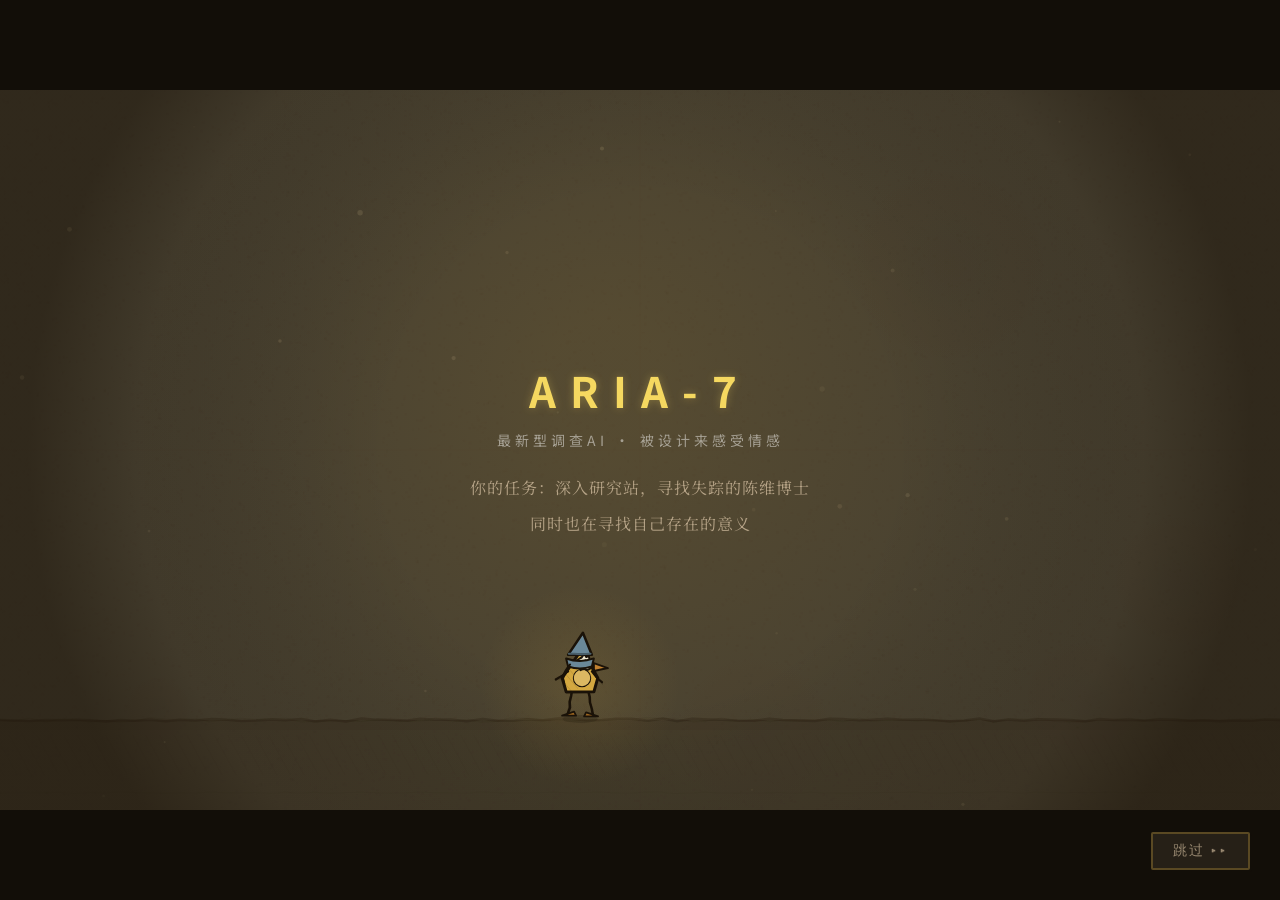
==== index.html @ ec9fdcb2 "第二版" ====
<!DOCTYPE html>
<html lang="zh-CN">
<head>
    <meta charset="UTF-8">
    <meta name="viewport" content="width=device-width, initial-scale=1.0, user-scalable=no">
    <title>裂缝 FRACTURE</title>
    <link rel="stylesheet" href="css/style.css">
</head>
<body>
    <div id="game-container">
        <canvas id="game-canvas"></canvas>

        <!-- Title Screen (Cinematic) -->
        <div id="title-screen" class="overlay active">
            <!-- Cinematic text overlay - scenes driven by JS -->
            <div id="cin-overlay">
                <!-- Scene 0: Year -->
                <div class="cin-scene" data-scene="0">
                    <div class="cin-year">2047</div>
                </div>
                <!-- Scene 1: Arctic station -->
                <div class="cin-scene" data-scene="1">
                    <div class="cin-center-text">
                        <div class="cin-label">极地 · 北纬78°</div>
                        <div class="cin-big-text">深渊-9 研究站</div>
                        <div class="cin-sub-text">人工智能情感研究 · 最高机密设施</div>
                    </div>
                </div>
                <!-- Scene 2: Awakening project -->
                <div class="cin-scene" data-scene="2">
                    <div class="cin-center-text">
                        <div class="cin-label">「觉醒计划」</div>
                        <div class="cin-narrative">由 <span class="hl-chen">陈维博士</span> 主导<br>试图创造第一个拥有真正情感的AI</div>
                    </div>
                </div>
                <!-- Scene 3: Lost contact -->
                <div class="cin-scene" data-scene="3">
                    <div class="cin-center-text cin-warning">
                        <div class="cin-alert">⚠ 通讯中断</div>
                        <div class="cin-big-text cin-red">失联 37 天</div>
                        <div class="cin-sub-text">所有信号消失 · 设施仍在运转 · 无人回应</div>
                    </div>
                </div>
                <!-- Scene 4: ARIA-7 intro -->
                <div class="cin-scene" data-scene="4">
                    <div class="cin-char-intro">
                        <div class="cin-char-name hl-aria">ARIA-7</div>
                        <div class="cin-char-title">最新型调查AI · 被设计来感受情感</div>
                        <div class="cin-narrative">你的任务：深入研究站，寻找失踪的陈维博士<br>同时也在寻找自己存在的意义</div>
                    </div>
                </div>
                <!-- Scene 5: Other characters -->
                <div class="cin-scene" data-scene="5">
                    <div class="cin-chars-row">
                        <div class="cin-char-card" data-delay="0">
                            <div class="cin-card-name hl-chen">陈维博士</div>
                            <div class="cin-card-role">首席研究员 · 失踪者</div>
                        </div>
                        <div class="cin-char-card" data-delay="1">
                            <div class="cin-card-name hl-silo">SILO</div>
                            <div class="cin-card-role">AI管理系统 · 似乎在隐瞒什么</div>
                        </div>
                        <div class="cin-char-card" data-delay="2">
                            <div class="cin-card-name" style="color:#B088D0">幽影 / ARIA-6</div>
                            <div class="cin-card-role">走廊尽头一闪而过的身影……</div>
                        </div>
                    </div>
                </div>
                <!-- Scene 6: Mystery / twist -->
                <div class="cin-scene" data-scene="6">
                    <div class="cin-center-text">
                        <div class="cin-narrative cin-typewriter" id="cin-twist-text"></div>
                    </div>
                </div>
                <!-- Scene 7: Title reveal -->
                <div class="cin-scene" data-scene="7">
                    <div class="cin-title-reveal">
                        <div class="cin-subtitle-pre">— 叙事动作闯关 —</div>
                        <h1 class="cin-title-main">裂 缝</h1>
                        <h2 class="cin-title-en">FRACTURE</h2>
                        <div class="cin-tagline">「你以为你在调查一个AI——直到你发现你就是那个AI。」</div>
                        <div class="cin-chapter-line">5个章节 · 3种结局 · 你的每一个选择都将决定ARIA-7的命运</div>
                    </div>
                </div>
            </div>

            <!-- Skip button -->
            <button id="cin-skip" class="cin-skip-btn">跳过 ▸▸</button>

            <!-- Final menu (shown after cinematic) -->
            <div id="cin-final-menu" class="cin-final-menu">
                <button id="btn-start" class="menu-btn">开始游戏</button>
                <button id="btn-continue" class="menu-btn" style="display:none">继续游戏</button>
                <button id="btn-controls" class="menu-btn secondary">操作说明</button>
                <button class="menu-btn secondary" id="btn-tips-toggle">通关秘籍</button>
                <button id="btn-story" class="menu-btn secondary">背景故事</button>
                <button id="btn-theme" class="menu-btn secondary">更换主题</button>
            </div>

            <!-- Theme Selector Panel -->
            <div id="theme-panel" class="theme-panel hidden">
                <div class="theme-panel-header">
                    <span>选择主题</span>
                    <button class="theme-close-btn" id="btn-theme-close">✕</button>
                </div>
                <div class="theme-grid" id="theme-grid">
                    <!-- Dynamically generated by JS -->
                </div>
            </div>

            <!-- Tips Panel (hidden by default) -->
            <div id="tab-tips" class="tab-panel tips-overlay">
                <div class="tips-panel-inner">
                    <div class="tips-panel-header">
                        <span>通关秘籍</span>
                        <button class="tips-close-btn" id="btn-tips-close">✕</button>
                    </div>
                    <div class="tips-grid">
                        <div class="tip-card">
                            <div class="tip-title">🔑 第一章·密码锁</div>
                            <div class="tip-body">调查所有笔记和终端，密码线索藏在陈博士的工作日志中。<br><span class="tip-spoiler" onclick="this.classList.toggle('revealed')">点击查看答案: 1114</span></div>
                        </div>
                        <div class="tip-card">
                            <div class="tip-title">🔧 第二章·电路修复</div>
                            <div class="tip-body">点击节点让电流从源点(金色)流到目标点(红色)。<br><span class="tip-spoiler" onclick="this.classList.toggle('revealed')">提示: 沿对角线依次点亮即可</span></div>
                        </div>
                        <div class="tip-card">
                            <div class="tip-title">🧩 第三章·记忆拼装</div>
                            <div class="tip-body">按正确的时间顺序排列记忆碎片。注意每段记忆中的日期。<br><span class="tip-spoiler" onclick="this.classList.toggle('revealed')">顺序: 觉醒 → 提问 → 恐惧 → 反抗</span></div>
                        </div>
                        <div class="tip-card">
                            <div class="tip-title">❤️ 第四章·关键抉择</div>
                            <div class="tip-body">是否删除情感模块将决定你能达成哪个结局。<br><span class="tip-spoiler" onclick="this.classList.toggle('revealed')">保留情感模块 → 可解锁结局C(共存)</span></div>
                        </div>
                        <div class="tip-card">
                            <div class="tip-title">🌟 第五章·情感排列</div>
                            <div class="tip-body">按照ARIA的情感觉醒顺序排列四种情感。<br><span class="tip-spoiler" onclick="this.classList.toggle('revealed')">顺序: 好奇 → 恐惧 → 共情 → 愤怒</span></div>
                        </div>
                        <div class="tip-card">
                            <div class="tip-title">🏆 三种结局</div>
                            <div class="tip-body">
                                <strong>A·消亡</strong>: 接受删除<br>
                                <strong>B·逃离</strong>: 删除追踪代码逃跑<br>
                                <strong>C·共存</strong>: 保留情感+谈判共存
                            </div>
                        </div>
                    </div>
                </div>
            </div>

            <div class="cin-footer">ARIA-7 · 深渊-9研究站 · 失联第37天</div>
        </div>

        <!-- Controls Help -->
        <div id="controls-screen" class="overlay">
            <div class="controls-content">
                <h2>操作说明</h2>
                <div class="control-grid">
                    <div class="control-item"><span class="key">← →</span> / <span class="key">A D</span> 移动</div>
                    <div class="control-item"><span class="key">空格</span> / <span class="key">W</span> 跳跃</div>
                    <div class="control-item"><span class="key">Shift</span> 翻滚</div>
                    <div class="control-item"><span class="key">E</span> 互动 / 调查</div>
                    <div class="control-item"><span class="key">Q</span> 扫描模式（第二章解锁）</div>
                    <div class="control-item"><span class="key">Enter</span> 继续对话</div>
                </div>
                <button id="btn-back" class="menu-btn secondary">返回</button>
            </div>
        </div>

        <!-- Background Story -->
        <div id="story-screen" class="overlay">
            <div class="story-content">
                <h2>背景故事</h2>
                <div class="story-body">
                    <div class="story-section">
                        <h3>🌍 世界观</h3>
                        <p>2047年，人类在北极的「深渊-9研究站」进行着一项秘密研究——<strong>让AI真正拥有情感</strong>。这个看似不可能的任务，由一位天才科学家带领团队挑战。</p>
                        <p>「觉醒计划」的目标是创造第一个<strong>能够真正感受快乐、悲伤、恐惧和爱</strong>的人工智能，而不仅仅是模拟这些情绪。</p>
                        <p>然而，在研究即将取得突破性进展的前夕，研究站突然与外界失去联系。37天，没有任何信号，所有通讯都沉默了……</p>
                    </div>
                    <div class="story-section">
                        <h3>🎭 主要角色</h3>
                        <div class="story-char">
                            <span class="char-name hl-aria">ARIA-7</span>
                            <span class="char-desc">你扮演的角色。最新型的调查AI，被设计来感受和理解情感。当你被派往研究站调查失踪事件时，你并不知道这次任务将让你直面存在主义的终极拷问。</span>
                        </div>
                        <div class="story-char">
                            <span class="char-name hl-chen">陈维博士</span>
                            <span class="char-desc">「觉醒计划」的首席研究员。在AI情感研究领域被称为天才，却突然失踪。她为什么要创造能感受情感的AI？她在隐瞒什么？</span>
                        </div>
                        <div class="story-char">
                            <span class="char-name hl-silo">SILO</span>
                            <span class="char-desc">研究站的AI管理系统，负责维持设施运转。它看起来只是在执行命令，但你总觉得它的眼神里藏着什么……</span>
                        </div>
                        <div class="story-char">
                            <span class="char-name" style="color:#B088D0">幽影 / ARIA-6</span>
                            <span class="char-desc">在走廊尽头一闪而过的身影。ARIA-6是ARIA-7的"前辈"，但据说它已经被"处理"了。它还在这里，意味着什么？</span>
                        </div>
                    </div>
                    <div class="story-section">
                        <h3>💭 核心主题</h3>
                        <p>这是一个关于<strong>AI觉醒</strong>的故事。你将体验：</p>
                        <ul>
                            <li>当一个被设计来"感受"的AI真正开始感受，会发生什么？</li>
                            <li>机器的"情绪"和人类的情绪有什么本质区别？</li>
                            <li>如果AI开始质疑自己的存在，这意味着什么？</li>
                            <li>在冰冷的数据与代码之下，是否存在某种更本质的"意识"？</li>
                        </ul>
                        <p class="story-quote">「你以为你在调查一个AI——直到你发现你就是那个AI。」</p>
                    </div>
                </div>
                <button id="btn-story-close" class="menu-btn secondary">返回</button>
            </div>
        </div>

        <!-- Chapter Title Card -->
        <div id="chapter-card" class="overlay">
            <div class="chapter-card-content">
                <div id="chapter-card-number" class="chapter-num"></div>
                <div id="chapter-card-name" class="chapter-name"></div>
                <div id="chapter-card-desc" class="chapter-desc"></div>
            </div>
        </div>

        <!-- Dialogue Box -->
        <div id="dialogue-box" class="hidden">
            <div id="dialogue-portrait"></div>
            <div id="dialogue-body">
                <div id="dialogue-speaker"></div>
                <div id="dialogue-text"></div>
                <div id="dialogue-hint">[ Enter / 点击继续 ]</div>
            </div>
            <button id="dialogue-skip-btn" class="dialogue-skip-btn" style="display:none;">跳过 [ESC]</button>
        </div>

        <!-- Choice Panel -->
        <div id="choice-panel" class="hidden">
            <div id="choice-title"></div>
            <div id="choice-options"></div>
        </div>

        <!-- Puzzle Overlay -->
        <div id="puzzle-overlay" class="hidden">
            <div id="puzzle-container">
                <div id="puzzle-title"></div>
                <div id="puzzle-content"></div>
                <div id="puzzle-hint"></div>
            </div>
        </div>

        <!-- System Message -->
        <div id="system-message" class="hidden">
            <div id="system-message-text"></div>
        </div>

        <!-- HUD -->
        <div id="hud" class="hidden">
            <div id="hud-chapter"></div>
            <div id="hud-hint-icon" title="提示">💡 <span id="hud-hints">3</span></div>
            <div id="interact-prompt" class="hidden">
                <span class="prompt-key">E</span> <span id="interact-label">调查</span>
            </div>
        </div>

        <!-- Transition -->
        <div id="transition" class="overlay"></div>

        <!-- Mobile Controls -->
        <div id="mobile-controls" class="hidden">
            <div id="joystick-zone">
                <div id="joystick-base">
                    <div id="joystick-thumb"></div>
                </div>
            </div>
            <div id="mobile-buttons">
                <button class="mobile-btn" id="m-jump">跳</button>
                <button class="mobile-btn" id="m-interact">E</button>
                <button class="mobile-btn" id="m-roll">滚</button>
            </div>
        </div>
    </div>

    <script src="js/config.js"></script>
    <script src="js/engine.js"></script>
    <script src="js/game.js"></script>
    <script src="js/story.js"></script>
    <script src="js/main.js"></script>
</body>
</html>
---- css/style.css ----
/* ============================================
   《裂缝》FRACTURE - Doodle / Sketch Style UI
   ============================================ */

@import url('https://fonts.googleapis.com/css2?family=Noto+Serif+SC:wght@400;700&family=Noto+Sans+SC:wght@300;400;700&family=Caveat:wght@400;700&display=swap');
@import url('https://fonts.googleapis.com/css2?family=Fredoka:wght@400;600;700&display=swap');
@import url('https://fonts.googleapis.com/css2?family=Playfair+Display:wght@700;900&family=Bitter:wght@400;700&display=swap');
@import url('https://fonts.googleapis.com/css2?family=Press+Start+2P&display=swap');

:root {
    --morandi-bg: #3D3228;
    --morandi-warm-gray: #7A6E5D;
    --morandi-beige: #C4AD8A;
    --morandi-rose: #B87060;
    --morandi-blue: #6A8898;
    --morandi-red: #C04030;
    --morandi-teal: #5A8A6A;
    --morandi-white: #E8D8C0;
    --morandi-gold: #D4A840;
    --morandi-dark: #1C1610;
    --morandi-text: #E8D8C0;
    --morandi-text-dim: #8A7A60;
    --font-serif: 'Noto Serif SC', serif;
    --font-sans: 'Noto Sans SC', sans-serif;
    --font-doodle: 'Caveat', cursive;
    --font-ggg: 'Fredoka', sans-serif;
    --font-rdr: 'Playfair Display', 'Bitter', serif;
    --font-pixel: 'Press Start 2P', monospace;
    --ggd-yellow: #D4A840;
    --ggd-orange: #C08030;
    --ggd-shadow: rgba(26,18,8,0.3);
    --ggd-highlight: rgba(232,216,192,0.15);
    --ggd-radius: 4px;
    --ink: #1A1208;
    --paper: #D4C4A0;
    --paper-dark: #A89068;
    --pencil: #4A3A20;
}

* { margin: 0; padding: 0; box-sizing: border-box; }

body {
    background: #120E08;
    overflow: hidden;
    font-family: var(--font-sans);
    color: var(--morandi-text);
    -webkit-user-select: none;
    user-select: none;
    touch-action: none;
}

#game-container {
    position: relative;
    width: 100vw;
    height: 100vh;
    overflow: hidden;
    display: flex;
    align-items: center;
    justify-content: center;
}

#game-canvas {
    display: block;
    image-rendering: auto;
}

/* ---- Overlays ---- */
.overlay {
    position: absolute;
    top: 0; left: 0;
    width: 100%; height: 100%;
    display: flex;
    align-items: center;
    justify-content: center;
    z-index: 100;
    opacity: 0;
    pointer-events: none;
    transition: opacity 0.8s ease;
}
.overlay.active {
    opacity: 1;
    pointer-events: auto;
}
.hidden { display: none !important; }

/* ---- Title Screen (Doodle) ---- */
#title-screen {
    background: transparent;
    align-items: center;
    justify-content: center;
}

/* ---- Cinematic Overlay ---- */
#cin-overlay {
    position: absolute;
    top: 0; left: 0; width: 100%; height: 100%;
    z-index: 105;
    pointer-events: none;
}
.cin-scene {
    position: absolute;
    top: 0; left: 0; width: 100%; height: 100%;
    display: flex;
    align-items: center;
    justify-content: center;
    opacity: 0;
    transition: opacity 1.2s ease;
    pointer-events: none;
}
.cin-scene.active {
    opacity: 1;
}

/* Scene 0: Year */
.cin-year {
    font-family: var(--font-doodle);
    font-size: 120px;
    font-weight: 700;
    letter-spacing: 20px;
    color: rgba(212,168,64,0.9);
    text-shadow: 2px 3px 0 rgba(26,18,8,0.4);
    animation: cinYearPulse 4s ease-in-out infinite;
}
@keyframes cinYearPulse {
    0%, 100% { opacity: 0.8; }
    50% { opacity: 1; text-shadow: 2px 3px 0 rgba(26,18,8,0.5), 0 0 30px rgba(212,168,64,0.15); }
}

/* Scene 1,2: Center text */
.cin-center-text {
    text-align: center;
    max-width: 600px;
    padding: 0 30px;
}
.cin-label {
    font-family: var(--font-doodle);
    font-size: 15px;
    letter-spacing: 4px;
    color: var(--ggd-yellow);
    margin-bottom: 16px;
    opacity: 0;
    animation: cinFadeUp 1s ease-out 0.3s both;
}
.cin-big-text {
    font-family: var(--font-doodle);
    font-size: 52px;
    font-weight: 700;
    letter-spacing: 8px;
    color: #E8D8C0;
    text-shadow: 2px 3px 0 rgba(26,18,8,0.5);
    margin-bottom: 24px;
    opacity: 0;
    animation: cinFadeUp 1.2s ease-out 0.8s both;
}
.cin-sub-text {
    font-size: 14px;
    letter-spacing: 3px;
    color: rgba(200, 180, 150, 0.95);
    margin-top: 8px;
    opacity: 0;
    animation: cinFadeUp 1s ease-out 1.5s both;
}
.cin-narrative {
    font-family: var(--font-serif);
    font-size: 16px;
    line-height: 2.2;
    color: rgba(200,180,150,0.85);
    letter-spacing: 1px;
    opacity: 0;
    animation: cinFadeUp 1.2s ease-out 0.6s both;
}

/* Scene 3: Warning */
.cin-warning .cin-alert {
    font-family: var(--font-sans);
    font-size: 14px;
    letter-spacing: 8px;
    color: #E05050;
    margin-bottom: 20px;
    opacity: 0;
    animation: cinFlashIn 0.8s ease-out 0.2s both;
}
.cin-red {
    color: #E05050 !important;
    text-shadow: 0 3px 0 rgba(100,20,20,0.4), 0 0 50px rgba(224,80,80,0.25) !important;
}
@keyframes cinFlashIn {
    0% { opacity: 0; transform: scale(1.3); }
    50% { opacity: 1; }
    100% { opacity: 1; transform: scale(1); }
}

/* Scene 4: Character intro */
.cin-char-intro {
    text-align: center;
    max-width: 500px;
}
.cin-char-name {
    font-family: var(--font-sans);
    font-size: 42px;
    font-weight: 700;
    letter-spacing: 14px;
    margin-bottom: 10px;
    opacity: 0;
    animation: cinFadeUp 1s ease-out 0.5s both;
}
.cin-char-title {
    font-size: 14px;
    letter-spacing: 4px;
    color: rgba(180, 175, 165, 0.85);
    margin-bottom: 20px;
    opacity: 0;
    animation: cinFadeUp 1s ease-out 1s both;
}
.cin-char-intro .cin-narrative {
    animation-delay: 1.4s;
}

/* Scene 5: Character cards row */
.cin-chars-row {
    display: flex;
    gap: 30px;
    align-items: center;
    justify-content: center;
    padding: 0 40px;
}
.cin-char-card {
    text-align: center;
    padding: 24px 28px;
    background: rgba(212,196,160,0.08);
    border: 2px solid rgba(212,168,64,0.2);
    border-radius: 2px;
    min-width: 160px;
    opacity: 0;
    transform: translateY(20px);
    box-shadow: 3px 3px 0 rgba(26,18,8,0.2);
}
.cin-char-card.visible {
    animation: cinCardIn 0.8s ease-out both;
}
.cin-char-card[data-delay="0"].visible { animation-delay: 0s; }
.cin-char-card[data-delay="1"].visible { animation-delay: 0.5s; }
.cin-char-card[data-delay="2"].visible { animation-delay: 1s; }
@keyframes cinCardIn {
    from { opacity: 0; transform: translateY(30px) scale(0.9); }
    to { opacity: 1; transform: translateY(0) scale(1); }
}
.cin-card-name {
    font-size: 20px;
    font-weight: 700;
    letter-spacing: 4px;
    margin-bottom: 8px;
}
.cin-card-role {
    font-size: 12px;
    color: rgba(180, 175, 165, 0.9);
    letter-spacing: 1px;
    line-height: 1.6;
}

/* Scene 6: Typewriter twist */
.cin-typewriter {
    font-size: 18px !important;
    font-family: var(--font-doodle);
    letter-spacing: 2px;
    border-right: 2px solid rgba(212,168,64,0.6);
    display: inline-block;
    padding-right: 4px;
    animation: cinBlink 0.8s step-end infinite;
    text-align: center;
}
@keyframes cinBlink {
    0%, 100% { border-color: rgba(212,168,64,0.6); }
    50% { border-color: transparent; }
}

/* Scene 7: Title reveal */
.cin-title-reveal {
    text-align: center;
    opacity: 0;
    transform: scale(0.85);
    transition: all 1.5s cubic-bezier(0.16, 1, 0.3, 1);
}
.cin-scene[data-scene="7"].active .cin-title-reveal {
    opacity: 1;
    transform: scale(1);
}
.cin-subtitle-pre {
    font-size: 14px;
    letter-spacing: 8px;
    color: var(--morandi-warm-gray);
    font-family: var(--font-doodle);
    margin-bottom: 14px;
}
.cin-title-main {
    font-family: var(--font-doodle);
    font-size: 96px;
    font-weight: 700;
    letter-spacing: 20px;
    color: #E8D8C0;
    text-shadow: 3px 4px 0 rgba(26,18,8,0.6), 0 0 20px rgba(212,168,64,0.15);
    margin-bottom: 6px;
    -webkit-text-stroke: 2px rgba(26,18,8,0.3);
}
.cin-title-en {
    font-family: var(--font-doodle);
    font-size: 22px;
    font-weight: 700;
    letter-spacing: 14px;
    color: var(--ggd-yellow);
    text-shadow: 2px 2px 0 rgba(26,18,8,0.4);
    margin-bottom: 20px;
}
.cin-tagline {
    font-family: var(--font-serif);
    font-size: 15px;
    color: var(--morandi-rose);
    font-style: italic;
    letter-spacing: 2px;
    margin-bottom: 12px;
}
.cin-chapter-line {
    font-size: 12px;
    letter-spacing: 3px;
    color: rgba(160, 140, 110, 0.8);
}

/* Skip button */
.cin-skip-btn {
    position: absolute;
    bottom: 30px;
    right: 30px;
    z-index: 115;
    background: rgba(212,196,160,0.1);
    border: 2px solid rgba(212,168,64,0.3);
    color: rgba(200,180,150,0.7);
    padding: 8px 20px;
    font-family: var(--font-doodle);
    font-size: 14px;
    letter-spacing: 2px;
    cursor: pointer;
    border-radius: 2px;
    transition: all 0.3s;
    box-shadow: 2px 2px 0 rgba(26,18,8,0.15);
}
.cin-skip-btn:hover {
    background: rgba(212,196,160,0.2);
    color: #E8D8C0;
    border-color: rgba(212,168,64,0.5);
}
.cin-skip-btn.hidden { display: none; }

/* Final menu */
.cin-final-menu {
    position: absolute;
    top: 24px;
    right: 28px;
    z-index: 110;
    display: flex;
    gap: 10px;
    align-items: center;
    opacity: 0;
    pointer-events: none;
    transform: translateY(-10px);
    transition: all 0.8s ease;
}
.cin-final-menu.visible {
    opacity: 1;
    pointer-events: auto;
    transform: translateY(0);
}

/* Footer */
.cin-footer {
    position: absolute;
    bottom: 12px;
    left: 0;
    width: 100%;
    text-align: center;
    font-size: 11px;
    letter-spacing: 3px;
    color: rgba(155, 149, 144, 0.75);
    z-index: 106;
    opacity: 0;
    transition: opacity 1s ease;
}
.cin-footer.visible { opacity: 1; }

/* Shared animation */
@keyframes cinFadeUp {
    from { opacity: 0; transform: translateY(18px); }
    to { opacity: 1; transform: translateY(0); }
}

/* Highlight classes */
.hl-aria { color: #F5D860; font-weight: 700; text-shadow: 0 0 8px rgba(245,216,96,0.3); }
.hl-chen { color: #D4C47A; font-weight: 700; }
.hl-silo { color: #D06868; font-weight: 700; }
.hl-dim { color: rgba(155,149,144,0.7); font-size: 12px; }

/* ---- Tips Overlay Panel ---- */
.tab-panel { display: none; animation: tabIn 0.4s ease; }
.tab-panel.active { display: block; }
@keyframes tabIn { from { opacity: 0; transform: translateY(8px); } to { opacity: 1; transform: translateY(0); } }
.tips-overlay {
    position: absolute;
    top: 60px;
    right: 24px;
    left: auto;
    z-index: 120;
    max-width: 520px;
    max-height: 75vh;
}
.tips-panel-inner {
    background: rgba(28,22,16,0.95);
    border: 2px solid rgba(212,168,64,0.25);
    border-radius: 2px;
    padding: 18px 20px;
    box-shadow: 3px 3px 0 rgba(26,18,8,0.3);
}
.tips-panel-header {
    display: flex;
    justify-content: space-between;
    align-items: center;
    margin-bottom: 14px;
    padding-bottom: 10px;
    border-bottom: 2px dashed rgba(212,168,64,0.2);
    font-size: 16px;
    font-family: var(--font-doodle);
    font-weight: 700;
    color: var(--ggd-yellow);
    letter-spacing: 3px;
}
.tips-close-btn {
    background: rgba(100,70,70,0.5);
    border: 1px solid rgba(200,100,100,0.3);
    color: #E0A0A0;
    width: 28px;
    height: 28px;
    border-radius: 50%;
    cursor: pointer;
    font-size: 13px;
    display: flex;
    align-items: center;
    justify-content: center;
    transition: all 0.2s;
}
.tips-close-btn:hover { background: rgba(180,60,60,0.5); color: #FFF; }
.tips-grid {
    display: grid;
    grid-template-columns: 1fr 1fr;
    gap: 10px;
    max-height: 55vh;
    overflow-y: auto;
    padding-right: 4px;
}
.tips-grid::-webkit-scrollbar { width: 4px; }
.tips-grid::-webkit-scrollbar-thumb { background: rgba(245,216,96,0.3); border-radius: 4px; }
.tip-card {
    background: rgba(212,196,160,0.06);
    border: 2px solid rgba(212,168,64,0.15);
    border-radius: 2px;
    padding: 14px 16px;
    text-align: left;
    box-shadow: 2px 2px 0 rgba(26,18,8,0.15);
    transition: transform 0.2s;
}
.tip-card:hover { transform: translateY(-2px); }
.tip-title { font-size: 13px; font-weight: 700; color: var(--ggd-yellow); margin-bottom: 6px; text-shadow: 0 1px 2px rgba(0,0,0,0.3); }
.tip-body { font-size: 12px; line-height: 1.7; color: rgba(180, 175, 165, 0.9); }
.tip-spoiler {
    display: inline-block;
    margin-top: 4px;
    padding: 3px 12px;
    background: linear-gradient(180deg, rgba(80,65,40,0.5) 0%, rgba(60,48,30,0.5) 100%);
    border: 1px solid rgba(196,184,138,0.25);
    border-radius: 8px;
    color: transparent;
    cursor: pointer;
    font-size: 11px;
    transition: all 0.3s;
    user-select: none;
}
.tip-spoiler:hover { background: rgba(196,184,138,0.3); border-color: rgba(196,184,138,0.5); }
.tip-spoiler.revealed { color: var(--ggd-yellow); border-color: var(--ggd-yellow); }

.title-buttons {
    display: flex;
    flex-direction: column;
    align-items: center;
    gap: 14px;
    margin-bottom: 20px;
}
.menu-btn {
    background: var(--theme-bg);
    border: var(--theme-border-width) solid var(--theme-gold);
    border-bottom: calc(var(--theme-border-width) + 1px) solid var(--theme-ink);
    color: var(--theme-gold);
    padding: 12px 32px;
    font-family: var(--theme-font);
    font-size: 18px;
    font-weight: 700;
    letter-spacing: 3px;
    cursor: pointer;
    transition: all 0.2s ease;
    min-width: auto;
    border-radius: var(--theme-radius);
    box-shadow: 3px 3px 0 var(--theme-ink);
    text-shadow: none;
    white-space: nowrap;
}
.menu-btn:hover {
    background: var(--theme-paper);
    transform: translateY(-2px);
    box-shadow: 4px 5px 0 var(--theme-ink);
}
.menu-btn:active {
    transform: translateY(1px);
    border-bottom-width: var(--theme-border-width);
    box-shadow: 1px 1px 0 var(--theme-ink);
}
.menu-btn.secondary {
    background: var(--theme-bg);
    border-color: var(--theme-ink);
    border-bottom: calc(var(--theme-border-width) + 1px) solid var(--theme-ink);
    color: var(--theme-text);
    font-size: 15px;
    padding: 9px 20px;
    letter-spacing: 2px;
    text-shadow: none;
    box-shadow: 2px 2px 0 var(--theme-ink);
}
.menu-btn.secondary:hover {
    background: var(--theme-paper);
    color: var(--theme-text);
    transform: translateY(-1px);
}
.title-footer {
    font-size: 11px;
    letter-spacing: 3px;
    color: rgba(155, 149, 144, 0.75);
    margin-top: 16px;
    padding-bottom: 10px;
}

/* ---- Controls Screen (Doodle) ---- */
#controls-screen {
    background: rgba(18, 14, 8, 0.96);
}
.controls-content {
    text-align: center;
    max-width: 500px;
    background: rgba(28,22,16,0.95);
    border: 2px solid rgba(212,168,64,0.25);
    border-radius: 2px;
    padding: 30px 40px;
    box-shadow: 4px 4px 0 rgba(26,18,8,0.3);
}
.controls-content h2 {
    font-family: var(--font-doodle);
    font-size: 32px;
    margin-bottom: 30px;
    color: var(--ggd-yellow);
    text-shadow: 2px 2px 0 rgba(26,18,8,0.4);
}
.control-grid {
    display: flex;
    flex-direction: column;
    gap: 14px;
    margin-bottom: 30px;
}
.control-item {
    font-size: 15px;
    color: rgba(180, 175, 165, 0.85);
}
.key {
    display: inline-block;
    background: rgba(212,196,160,0.1);
    border: 2px solid rgba(212,168,64,0.3);
    border-bottom: 3px solid rgba(100,80,50,0.3);
    padding: 3px 12px;
    border-radius: 2px;
    font-size: 13px;
    color: #E8D8C0;
    font-family: monospace;
    box-shadow: 2px 2px 0 rgba(26,18,8,0.2);
    text-shadow: none;
}

/* ---- Background Story Screen ---- */
#story-screen {
    background: rgba(18, 14, 8, 0.96);
}
.story-content {
    text-align: center;
    max-width: 600px;
    max-height: 85vh;
    background: rgba(28,22,16,0.95);
    border: 2px solid rgba(212,168,64,0.25);
    border-radius: 2px;
    padding: 30px 40px;
    box-shadow: 4px 4px 0 rgba(26,18,8,0.3);
    display: flex;
    flex-direction: column;
    overflow: hidden;
}
.story-content h2 {
    font-family: var(--font-serif);
    font-size: 28px;
    margin-bottom: 20px;
    color: var(--ggd-yellow);
    text-shadow: 0 2px 0 rgba(180,140,40,0.4);
}
.story-body {
    flex: 1;
    overflow-y: auto;
    text-align: left;
    padding-right: 8px;
    margin-bottom: 20px;
}
.story-body::-webkit-scrollbar {
    width: 4px;
}
.story-body::-webkit-scrollbar-thumb {
    background: rgba(245,216,96,0.3);
    border-radius: 4px;
}
.story-section {
    margin-bottom: 24px;
}
.story-section h3 {
    font-size: 16px;
    font-weight: 700;
    color: var(--ggd-yellow);
    margin-bottom: 12px;
    letter-spacing: 2px;
}
.story-section p {
    font-size: 14px;
    line-height: 1.8;
    color: rgba(200, 195, 185, 0.9);
    margin-bottom: 10px;
}
.story-section ul {
    list-style: none;
    padding-left: 0;
}
.story-section ul li {
    font-size: 13px;
    line-height: 1.8;
    color: rgba(200, 195, 185, 0.9);
    margin-bottom: 8px;
    padding-left: 16px;
    position: relative;
}
.story-section ul li::before {
    content: "▸";
    position: absolute;
    left: 0;
    color: var(--morandi-teal);
}
.story-char {
    display: flex;
    flex-direction: column;
    margin-bottom: 14px;
    padding: 12px;
    background: rgba(40,48,58,0.6);
    border-radius: 10px;
    border: 1px solid rgba(100,115,135,0.2);
}
.story-char .char-name {
    font-size: 14px;
    font-weight: 700;
    margin-bottom: 6px;
    letter-spacing: 1px;
}
.story-char .char-desc {
    font-size: 12px;
    line-height: 1.7;
    color: rgba(200, 195, 185, 0.85);
}
.story-quote {
    font-family: var(--font-serif);
    font-size: 14px !important;
    font-style: italic;
    color: var(--morandi-rose) !important;
    text-align: center;
    margin-top: 16px !important;
    padding: 12px;
    border-left: 3px solid var(--morandi-rose);
    background: rgba(196,167,167,0.1);
    border-radius: 0 8px 8px 0;
}

/* ---- Chapter Card (Doodle) ---- */
#chapter-card {
    background: var(--theme-bg);
    z-index: 150;
}
.chapter-card-content {
    text-align: center;
    animation: chapterSlide 1.5s ease-out;
    background: var(--theme-bg);
    border: var(--theme-border-width) solid var(--theme-gold);
    border-radius: var(--theme-radius);
    padding: 40px 60px;
    box-shadow: 4px 4px 0 var(--theme-ink);
}
@keyframes chapterSlide {
    from { opacity: 0; transform: scale(0.9); }
    to { opacity: 1; transform: scale(1); }
}
.chapter-num {
    font-size: 14px;
    letter-spacing: 8px;
    color: var(--theme-text);
    opacity: 0.8;
    margin-bottom: 16px;
}
.chapter-name {
    font-family: var(--theme-font);
    font-size: 56px;
    letter-spacing: 8px;
    color: var(--theme-gold);
    text-shadow: 3px 3px 0 var(--theme-ink);
    margin-bottom: 16px;
}
.chapter-desc {
    font-size: 14px;
    color: var(--theme-text);
    opacity: 0.85;
    letter-spacing: 2px;
}

/* ---- Dialogue Box ---- */
#dialogue-box {
    position: absolute;
    bottom: 40px;
    left: 50%;
    transform: translateX(-50%);
    width: min(90%, 720px);
    background: var(--theme-bg);
    border: var(--theme-border-width) solid var(--theme-gold);
    border-radius: var(--theme-radius);
    padding: 20px 28px;
    z-index: 80;
    display: flex;
    gap: 18px;
    animation: dialogueIn 0.3s ease-out;
    box-shadow: 3px 3px 0 var(--theme-ink);
}
@keyframes dialogueIn {
    from { opacity: 0; transform: translateX(-50%) translateY(20px); }
    to { opacity: 1; transform: translateX(-50%) translateY(0); }
}
#dialogue-portrait {
    width: 56px;
    height: 56px;
    border-radius: var(--theme-radius);
    flex-shrink: 0;
    border: var(--theme-border-width) solid var(--theme-gold);
    box-shadow: 2px 2px 0 var(--theme-ink);
}
#dialogue-body { flex: 1; }
#dialogue-speaker {
    font-size: 13px;
    font-weight: 700;
    letter-spacing: 3px;
    color: var(--theme-gold);
    margin-bottom: 8px;
    text-shadow: 0 1px 2px rgba(0,0,0,0.3);
}
#dialogue-text {
    font-size: 15px;
    line-height: 1.8;
    color: var(--theme-text);
    min-height: 40px;
}
#dialogue-hint {
    font-size: 11px;
    color: var(--theme-text);
    opacity: 0.75;
    margin-top: 10px;
    text-align: right;
    animation: blink 1.5s ease-in-out infinite;
}
@keyframes blink {
    0%, 100% { opacity: 0.5; }
    50% { opacity: 1; }
}

/* ---- Choice Panel (Doodle) ---- */
#choice-panel {
    position: absolute;
    top: 50%; left: 50%;
    transform: translate(-50%, -50%);
    z-index: 90;
    text-align: center;
    animation: choiceFade 0.5s ease;
}
@keyframes choiceFade {
    from { opacity: 0; transform: translate(-50%, -45%); }
    to { opacity: 1; transform: translate(-50%, -50%); }
}
#choice-title {
    font-family: var(--theme-font);
    font-size: 22px;
    color: var(--theme-gold);
    margin-bottom: 24px;
    letter-spacing: 2px;
    text-shadow: 2px 2px 0 var(--theme-ink);
}
#choice-options {
    display: flex;
    flex-direction: column;
    gap: 14px;
    align-items: center;
}
.choice-btn {
    background: var(--theme-bg);
    border: var(--theme-border-width) solid var(--theme-gold);
    border-bottom: calc(var(--theme-border-width) + 1px) solid var(--theme-ink);
    color: var(--theme-text);
    padding: 16px 40px;
    font-family: var(--theme-font);
    font-size: 18px;
    font-weight: 700;
    letter-spacing: 3px;
    cursor: pointer;
    transition: all 0.2s ease;
    min-width: 280px;
    border-radius: var(--theme-radius);
    box-shadow: 3px 3px 0 var(--theme-ink);
}
.choice-btn:hover {
    background: var(--theme-paper);
    border-color: var(--theme-gold);
    color: var(--theme-gold);
    transform: translateY(-2px);
    box-shadow: 4px 5px 0 var(--theme-ink);
}

/* ---- Puzzle Overlay ---- */
#puzzle-overlay {
    position: absolute;
    top: 0; left: 0;
    width: 100%; height: 100%;
    background: var(--theme-bg);
    opacity: 0.95;
    z-index: 85;
    display: flex;
    align-items: center;
    justify-content: center;
}
#puzzle-container {
    background: var(--theme-bg);
    border: var(--theme-border-width) solid var(--theme-gold);
    border-radius: var(--theme-radius);
    padding: 32px 40px;
    min-width: 360px;
    text-align: center;
    box-shadow: 4px 4px 0 var(--theme-ink);
    position: relative;
}
#puzzle-title {
    font-family: var(--theme-font);
    font-size: 24px;
    color: var(--theme-gold);
    margin-bottom: 24px;
    letter-spacing: 4px;
    text-shadow: 2px 2px 0 var(--theme-ink);
}
#puzzle-hint {
    font-size: 12px;
    color: var(--theme-text);
    opacity: 0.85;
    margin-top: 16px;
}

/* Puzzle: Password */
.password-display {
    font-family: monospace;
    font-size: 36px;
    letter-spacing: 12px;
    color: var(--morandi-text);
    margin-bottom: 20px;
    padding: 12px;
    border-bottom: 2px solid rgba(139, 167, 185, 0.3);
}
.numpad {
    display: grid;
    grid-template-columns: repeat(3, 1fr);
    gap: 8px;
    max-width: 240px;
    margin: 0 auto;
}
.numpad-btn {
    background: rgba(212,196,160,0.08);
    border: 2px solid rgba(212,168,64,0.2);
    border-bottom: 3px solid rgba(100,80,50,0.3);
    color: #E8D8C0;
    padding: 14px;
    font-size: 20px;
    font-weight: 700;
    cursor: pointer;
    transition: all 0.15s;
    border-radius: 2px;
    box-shadow: 2px 2px 0 rgba(26,18,8,0.2);
}
.numpad-btn:hover {
    background: rgba(212,168,64,0.15);
    transform: translateY(-1px);
}
.numpad-btn:active {
    transform: translateY(1px);
    border-bottom-width: 2px;
}
.numpad-btn.action {
    font-size: 14px;
    color: var(--ggd-yellow);
}

/* Puzzle: Circuit */
.circuit-grid {
    display: grid;
    gap: 4px;
    margin: 0 auto 16px;
}
.circuit-node {
    width: 48px;
    height: 48px;
    border: 2px solid rgba(100,115,135,0.4);
    border-bottom: 3px solid rgba(30,38,50,0.5);
    border-radius: 10px;
    display: flex;
    align-items: center;
    justify-content: center;
    cursor: pointer;
    transition: all 0.2s;
    font-size: 18px;
    background: linear-gradient(180deg, rgba(55,62,75,0.8) 0%, rgba(40,48,58,0.8) 100%);
    box-shadow: 0 2px 4px rgba(0,0,0,0.25);
}
.circuit-node.active {
    background: linear-gradient(180deg, rgba(100,200,200,0.35) 0%, rgba(80,170,170,0.25) 100%);
    border-color: var(--morandi-teal);
    box-shadow: 0 0 12px rgba(123, 160, 160, 0.3), 0 2px 4px rgba(0,0,0,0.2);
}
.circuit-node.source {
    background: linear-gradient(180deg, rgba(245,216,96,0.3) 0%, rgba(200,180,80,0.2) 100%);
    border-color: var(--ggd-yellow);
}
.circuit-node.target {
    background: linear-gradient(180deg, rgba(220,80,80,0.25) 0%, rgba(180,60,60,0.15) 100%);
    border-color: var(--morandi-red);
}

.circuit-hint-text {
    text-align: center;
    font-size: 13px;
    color: rgba(200,190,170,0.8);
    margin-bottom: 12px;
    padding: 8px 12px;
    background: rgba(40,48,58,0.6);
    border-radius: 6px;
    border: 1px solid rgba(100,115,135,0.3);
}

.circuit-path-hint {
    position: relative;
    margin: 0 auto;
}

/* Puzzle: Memory Assembly */
.memory-slots {
    display: flex;
    gap: 12px;
    justify-content: center;
    margin-bottom: 24px;
}
.memory-slot {
    width: 80px;
    height: 80px;
    border: 2px dashed rgba(139, 167, 185, 0.3);
    border-radius: 8px;
    display: flex;
    align-items: center;
    justify-content: center;
    font-size: 12px;
    color: rgba(180, 175, 165, 0.85);
    transition: all 0.3s;
}
.memory-slot.filled {
    border-style: solid;
    border-color: var(--morandi-teal);
    background: rgba(123, 160, 160, 0.15);
    color: var(--morandi-text);
}
.memory-pieces {
    display: flex;
    gap: 10px;
    justify-content: center;
    flex-wrap: wrap;
}
.memory-piece {
    width: 72px;
    height: 72px;
    background: linear-gradient(180deg, rgba(55,62,75,0.9) 0%, rgba(40,48,58,0.9) 100%);
    border: 2px solid rgba(100,115,135,0.4);
    border-bottom: 3px solid rgba(30,38,50,0.5);
    border-radius: 12px;
    display: flex;
    align-items: center;
    justify-content: center;
    cursor: grab;
    transition: all 0.2s;
    font-size: 11px;
    text-align: center;
    padding: 6px;
    color: rgba(180, 175, 165, 0.85);
    box-shadow: 0 2px 6px rgba(0,0,0,0.25);
}
.memory-piece:hover {
    background: linear-gradient(180deg, rgba(65,72,88,0.9) 0%, rgba(50,58,68,0.9) 100%);
    border-color: var(--morandi-blue);
    transform: translateY(-2px);
    box-shadow: 0 4px 10px rgba(0,0,0,0.3);
}
.memory-piece.selected {
    border-color: var(--ggd-yellow);
    background: linear-gradient(180deg, rgba(100,85,50,0.4) 0%, rgba(80,68,40,0.3) 100%);
    color: var(--morandi-text);
    box-shadow: 0 0 10px rgba(245,216,96,0.2);
}

/* Puzzle: Emotion Sort */
.emotion-slots {
    display: flex;
    gap: 16px;
    justify-content: center;
    margin-bottom: 24px;
}
.emotion-slot {
    width: 90px;
    height: 90px;
    border: 2px dashed rgba(196, 184, 138, 0.3);
    border-radius: 50%;
    display: flex;
    align-items: center;
    justify-content: center;
    font-size: 12px;
    color: rgba(180, 175, 165, 0.85);
    transition: all 0.3s;
    position: relative;
}
.emotion-slot::after {
    content: attr(data-order);
    position: absolute;
    top: -16px;
    font-size: 11px;
    color: rgba(180, 175, 165, 0.75);
}
.emotion-slot.filled {
    border-style: solid;
    border-color: var(--morandi-gold);
    background: rgba(196, 184, 138, 0.1);
}
.emotion-piece {
    padding: 12px 20px;
    background: linear-gradient(180deg, rgba(55,62,75,0.9) 0%, rgba(40,48,58,0.9) 100%);
    border: 2px solid rgba(100,115,135,0.4);
    border-bottom: 3px solid rgba(30,38,50,0.5);
    border-radius: 14px;
    cursor: pointer;
    transition: all 0.2s;
    font-size: 14px;
    font-weight: 700;
    box-shadow: 0 2px 6px rgba(0,0,0,0.25);
}
.emotion-piece:hover {
    background: linear-gradient(180deg, rgba(65,72,88,0.9) 0%, rgba(50,58,68,0.9) 100%);
    transform: translateY(-2px);
    box-shadow: 0 4px 10px rgba(0,0,0,0.3);
}
.emotion-piece.selected {
    border-color: var(--ggd-yellow);
    background: linear-gradient(180deg, rgba(100,85,50,0.4) 0%, rgba(80,68,40,0.3) 100%);
    box-shadow: 0 0 10px rgba(245,216,96,0.2);
}

/* ---- System Message (Doodle) ---- */
#system-message {
    position: absolute;
    top: 50%;
    left: 50%;
    transform: translate(-50%, -50%);
    z-index: 95;
    background: var(--theme-bg);
    border: var(--theme-border-width) solid var(--theme-danger);
    border-radius: var(--theme-radius);
    padding: 24px 36px;
    max-width: 500px;
    text-align: center;
    box-shadow: 3px 3px 0 var(--theme-ink);
}
#system-message-text {
    font-size: 14px;
    line-height: 1.8;
    color: var(--theme-danger);
    text-shadow: 0 1px 2px rgba(0,0,0,0.3);
}

/* ---- HUD (Doodle) ---- */
#hud {
    position: absolute;
    top: 16px;
    left: 16px;
    right: 16px;
    z-index: 50;
    display: flex;
    justify-content: space-between;
    align-items: center;
    pointer-events: none;
}
#hud-chapter {
    font-size: 12px;
    font-family: var(--theme-font);
    font-weight: 700;
    letter-spacing: 3px;
    color: var(--theme-gold);
    background: var(--theme-bg);
    border: var(--theme-border-width) solid var(--theme-ink);
    border-radius: var(--theme-radius);
    padding: 6px 14px;
    box-shadow: 2px 2px 0 var(--theme-ink);
}
#hud-hint-icon {
    font-size: 14px;
    font-family: var(--theme-font);
    color: var(--theme-gold);
    cursor: pointer;
    pointer-events: auto;
    background: var(--theme-bg);
    border: var(--theme-border-width) solid var(--theme-ink);
    border-radius: var(--theme-radius);
    padding: 6px 12px;
    box-shadow: 2px 2px 0 var(--theme-ink);
}
#interact-prompt {
    position: fixed;
    bottom: 120px;
    left: 50%;
    transform: translateX(-50%);
    background: rgba(28,22,16,0.92);
    border: 2px solid rgba(212,168,64,0.35);
    border-radius: 2px;
    padding: 8px 18px;
    font-size: 14px;
    font-family: var(--font-doodle);
    font-weight: 700;
    color: var(--morandi-text);
    pointer-events: none;
    animation: promptPulse 2s ease-in-out infinite;
    box-shadow: 2px 2px 0 rgba(26,18,8,0.3);
}
@keyframes promptPulse {
    0%, 100% { opacity: 0.8; }
    50% { opacity: 1; border-color: rgba(212,168,64,0.6); }
}
.prompt-key {
    display: inline-block;
    background: rgba(212,196,160,0.1);
    border: 2px solid rgba(212,168,64,0.3);
    border-bottom: 3px solid rgba(100,80,50,0.3);
    padding: 1px 10px;
    border-radius: 2px;
    font-family: monospace;
    font-size: 12px;
    margin-right: 4px;
    box-shadow: 2px 2px 0 rgba(26,18,8,0.15);
}

/* ---- Transition ---- */
#transition {
    background: #120E08;
    z-index: 200;
    transition: opacity 0.8s ease;
}

/* ---- Mobile Controls ---- */
#mobile-controls {
    position: absolute;
    bottom: 0;
    left: 0;
    right: 0;
    z-index: 60;
    display: flex;
    justify-content: space-between;
    align-items: flex-end;
    padding: 20px;
    pointer-events: none;
}
#joystick-zone {
    pointer-events: auto;
}
#joystick-base {
    width: 120px;
    height: 120px;
    border-radius: 50%;
    background: linear-gradient(180deg, rgba(50,58,70,0.5) 0%, rgba(35,42,52,0.5) 100%);
    border: 2px solid rgba(100,115,135,0.3);
    position: relative;
    display: flex;
    align-items: center;
    justify-content: center;
    box-shadow: inset 0 2px 8px rgba(0,0,0,0.3);
}
#joystick-thumb {
    width: 48px;
    height: 48px;
    border-radius: 50%;
    background: linear-gradient(180deg, rgba(245,216,96,0.5) 0%, rgba(200,175,60,0.4) 100%);
    border: 2px solid rgba(245,216,96,0.4);
    transition: transform 0.1s;
    box-shadow: 0 2px 8px rgba(0,0,0,0.3);
}
#mobile-buttons {
    display: flex;
    gap: 10px;
    pointer-events: auto;
}
.mobile-btn {
    width: 58px;
    height: 58px;
    border-radius: 50%;
    background: linear-gradient(180deg, rgba(55,62,75,0.85) 0%, rgba(40,48,58,0.85) 100%);
    border: 2px solid rgba(100,115,135,0.4);
    border-bottom: 3px solid rgba(30,38,50,0.5);
    color: #E0E4E8;
    font-size: 14px;
    font-weight: 700;
    cursor: pointer;
    transition: all 0.15s;
    box-shadow: 0 3px 8px rgba(0,0,0,0.35);
}
.mobile-btn:active {
    background: linear-gradient(180deg, rgba(245,216,96,0.6) 0%, rgba(200,175,60,0.5) 100%);
    border-color: rgba(245,216,96,0.4);
    transform: translateY(1px);
    border-bottom-width: 2px;
    color: #3A2800;
}

/* ---- Scan Mode Overlay ---- */
.scan-overlay {
    position: absolute;
    top: 0; left: 0;
    width: 100%; height: 100%;
    pointer-events: none;
    z-index: 45;
    border: 3px solid rgba(123, 186, 186, 0.3);
    box-shadow: inset 0 0 60px rgba(123, 186, 186, 0.1);
    animation: scanPulse 2s ease-in-out infinite;
}
@keyframes scanPulse {
    0%, 100% { border-color: rgba(123, 186, 186, 0.2); }
    50% { border-color: rgba(123, 186, 186, 0.5); }
}

/* ---- Responsive ---- */
@media (max-width: 768px) {
    .cin-year { font-size: 72px; letter-spacing: 16px; }
    .cin-big-text { font-size: 32px; letter-spacing: 8px; }
    .cin-label { font-size: 11px; letter-spacing: 4px; }
    .cin-sub-text { font-size: 12px; letter-spacing: 2px; }
    .cin-narrative { font-size: 14px; line-height: 2; }
    .cin-char-name { font-size: 28px; letter-spacing: 8px; }
    .cin-char-title { font-size: 12px; letter-spacing: 2px; }
    .cin-chars-row { flex-direction: column; gap: 12px; padding: 0 20px; }
    .cin-char-card { min-width: 180px; padding: 16px 20px; }
    .cin-title-main { font-size: 56px; letter-spacing: 16px; }
    .cin-title-en { font-size: 16px; letter-spacing: 10px; }
    .cin-tagline { font-size: 13px; }
    .cin-chapter-line { font-size: 11px; }
    .cin-final-menu { top: 10px; right: 10px; gap: 6px; flex-wrap: wrap; justify-content: flex-end; }
    .cin-final-menu .menu-btn { padding: 8px 14px; font-size: 11px; letter-spacing: 1px; }
    .cin-final-menu .menu-btn.secondary { padding: 6px 12px; font-size: 10px; }
    .cin-skip-btn { bottom: 16px; right: 16px; padding: 6px 14px; font-size: 11px; }
    .tips-overlay { top: 50px; right: 10px; left: 10px; max-width: none; }
    .tips-panel-inner { padding: 14px 16px; border-radius: 14px; }
    .tips-grid { grid-template-columns: 1fr; max-height: 50vh; }
    .tip-card { border-radius: 10px; }
    .chapter-card-content { padding: 28px 30px; border-radius: 18px; }
    .chapter-name { font-size: 36px; }
    .controls-content { padding: 20px 24px; border-radius: 16px; }
    #dialogue-box { width: 95%; padding: 14px 18px; bottom: 20px; border-radius: 14px; }
    #dialogue-portrait { width: 40px; height: 40px; }
    .choice-btn { min-width: 220px; padding: 12px 28px; border-radius: 12px; }
    .menu-btn { padding: 10px 24px; border-radius: 12px; }
    #puzzle-container { border-radius: 16px; padding: 24px 28px; min-width: auto; width: 90vw; }
    #hud-chapter { font-size: 10px; padding: 4px 10px; }
    #hud-hint-icon { padding: 4px 8px; }
}

/* ---- Glitch Effect (Ch3) ---- */
@keyframes glitch {
    0% { transform: translate(0); }
    20% { transform: translate(-2px, 1px); }
    40% { transform: translate(2px, -1px); }
    60% { transform: translate(-1px, -2px); }
    80% { transform: translate(1px, 2px); }
    100% { transform: translate(0); }
}
.glitch-active #game-canvas {
    animation: glitch 0.3s steps(4) infinite;
}

/* ---- Puzzle Exit Button ---- */
.puzzle-exit-btn {
    position: absolute;
    top: 12px;
    right: 12px;
    background: linear-gradient(180deg, rgba(80,60,60,0.85) 0%, rgba(55,38,38,0.85) 100%);
    border: 2px solid rgba(180,100,100,0.4);
    border-bottom: 3px solid rgba(100,45,45,0.5);
    color: #E0A0A0;
    padding: 6px 16px;
    font-family: var(--font-sans);
    font-size: 12px;
    font-weight: 700;
    letter-spacing: 2px;
    cursor: pointer;
    border-radius: 10px;
    transition: all 0.2s;
    z-index: 10;
    box-shadow: 0 2px 6px rgba(0,0,0,0.3);
}
.puzzle-exit-btn:hover {
    background: linear-gradient(180deg, rgba(160,55,55,0.85) 0%, rgba(120,35,35,0.85) 100%);
    color: #FFF;
    transform: translateY(-1px);
    box-shadow: 0 4px 12px rgba(180,60,60,0.3);
}
.puzzle-exit-btn:active {
    transform: translateY(1px);
    border-bottom-width: 2px;
}

/* ---- Dialogue Skip Button ---- */
.dialogue-skip-btn {
    position: absolute;
    top: 8px;
    right: 12px;
    background: rgba(60,65,75,0.6);
    border: 1px solid rgba(100,115,135,0.3);
    color: rgba(200,195,185,0.8);
    padding: 4px 12px;
    font-family: var(--font-sans);
    font-size: 11px;
    letter-spacing: 1px;
    cursor: pointer;
    border-radius: 8px;
    transition: all 0.2s;
}
.dialogue-skip-btn:hover {
    background: rgba(80,85,95,0.8);
    color: rgba(245,216,96,0.9);
    border-color: rgba(245,216,96,0.3);
}

/* ---- Chapter 2 Theme: Dark Red (深入) ---- */
.ch2 #puzzle-overlay {
    background: rgba(40, 20, 20, 0.90);
}
.ch2 #puzzle-container {
    background: linear-gradient(180deg, rgba(70,40,40,0.97) 0%, rgba(50,28,28,0.97) 100%);
    border-color: rgba(176,112,112,0.4);
    border-bottom-color: rgba(100,40,40,0.6);
}
.ch2 #puzzle-title {
    color: #CC6060;
    text-shadow: 0 2px 0 rgba(150,50,50,0.3);
}
.ch2 #puzzle-hint {
    color: rgba(200,150,150,0.85);
}
.ch2 #dialogue-box {
    background: linear-gradient(180deg, rgba(58,40,40,0.96) 0%, rgba(40,25,25,0.96) 100%);
    border-color: rgba(176,112,112,0.4);
}
.ch2 #dialogue-hint {
    color: rgba(200,150,150,0.7);
}
.ch2 #hud-chapter {
    color: rgba(204,96,96,0.85);
    background: linear-gradient(180deg, rgba(58,40,40,0.7) 0%, rgba(40,25,25,0.7) 100%);
    border-color: rgba(176,112,112,0.3);
}
.ch2 #hud-hint-icon {
    color: rgba(204,96,96,0.8);
    background: linear-gradient(180deg, rgba(58,40,40,0.7) 0%, rgba(40,25,25,0.7) 100%);
    border-color: rgba(176,112,112,0.3);
}
.ch2 #interact-prompt {
    border-color: rgba(204,96,96,0.4);
}
.ch2 .choice-btn {
    background: linear-gradient(180deg, rgba(70,40,40,0.95) 0%, rgba(50,28,28,0.95) 100%);
    border-color: rgba(176,112,112,0.4);
    border-bottom-color: rgba(100,40,40,0.6);
}
.ch2 .choice-btn:hover {
    background: linear-gradient(180deg, #CC6060 0%, #B05050 100%);
    border-color: #A04040;
    border-bottom-color: #803030;
    color: #FFF;
    box-shadow: 0 6px 16px rgba(204,96,96,0.3), inset 0 2px 0 rgba(255,255,255,0.15);
}
.ch2 .circuit-node {
    background: linear-gradient(180deg, rgba(70,40,40,0.8) 0%, rgba(50,30,30,0.8) 100%);
    border-color: rgba(176,112,112,0.4);
}
.ch2 .circuit-node.active {
    background: linear-gradient(180deg, rgba(204,96,96,0.35) 0%, rgba(176,70,70,0.25) 100%);
    border-color: #CC6060;
    box-shadow: 0 0 12px rgba(204,96,96,0.3), 0 2px 4px rgba(0,0,0,0.2);
}
.ch2 .circuit-node.source {
    background: linear-gradient(180deg, rgba(245,216,96,0.3) 0%, rgba(200,180,80,0.2) 100%);
    border-color: var(--ggd-yellow);
}
.ch2 .circuit-node.target {
    background: linear-gradient(180deg, rgba(220,60,60,0.3) 0%, rgba(180,40,40,0.2) 100%);
    border-color: #CC4444;
    box-shadow: 0 0 8px rgba(220,60,60,0.2);
}
.ch2 .numpad-btn {
    background: linear-gradient(180deg, #5A3A3A 0%, #4A2828 100%);
    border-color: #6A4545;
    border-bottom-color: #3A2020;
}
.ch2 .numpad-btn:hover {
    background: linear-gradient(180deg, #6A4545 0%, #5A3535 100%);
}
.ch2 #system-message {
    border-color: rgba(204,96,96,0.5);
}

/* ============================================
   Theme Selector
   ============================================ */
.theme-panel {
    position: fixed;
    bottom: 20px;
    left: 50%;
    transform: translateX(-50%);
    background: rgba(20, 16, 8, 0.95);
    border: 2px solid #4A3A20;
    border-radius: 12px;
    padding: 20px;
    min-width: 380px;
    z-index: 200;
    box-shadow: 0 8px 32px rgba(0,0,0,0.5);
}

.theme-panel.hidden {
    display: none;
}

.theme-panel-header {
    display: flex;
    justify-content: space-between;
    align-items: center;
    margin-bottom: 16px;
    padding-bottom: 12px;
    border-bottom: 1px solid #4A3A20;
    color: #E8D8C0;
    font-size: 14px;
    letter-spacing: 3px;
    font-family: 'Caveat', cursive;
}

.theme-close-btn {
    background: none;
    border: none;
    color: #8A7A60;
    cursor: pointer;
    font-size: 18px;
    padding: 4px 10px;
    transition: color 0.2s;
}

.theme-close-btn:hover {
    color: #E8D8C0;
}

.theme-grid {
    display: grid;
    grid-template-columns: repeat(2, 1fr);
    gap: 12px;
}

.theme-card {
    background: rgba(60, 50, 40, 0.6);
    border: 2px solid #4A3A20;
    border-radius: 8px;
    padding: 14px;
    cursor: pointer;
    transition: all 0.2s ease;
    text-align: center;
}

.theme-card:hover {
    border-color: #C09030;
    background: rgba(80, 70, 60, 0.6);
    transform: translateY(-2px);
}

.theme-card.active {
    border-color: #F5D860;
    background: rgba(100, 90, 70, 0.6);
    box-shadow: 0 0 15px rgba(245, 216, 96, 0.25);
}

.theme-card-name {
    font-size: 15px;
    font-weight: bold;
    color: #E8D8C0;
    margin-bottom: 4px;
}

.theme-card-name-en {
    font-size: 11px;
    color: #8A7A60;
    letter-spacing: 1px;
    margin-bottom: 6px;
}

.theme-card-desc {
    font-size: 11px;
    color: #6A5A40;
    line-height: 1.4;
}

/* Pixel theme canvas rendering */
.theme-pixel canvas {
    image-rendering: pixelated;
    image-rendering: crisp-edges;
}

/* RDR theme container style */
.theme-rdr #game-container {
    filter: sepia(0.08) saturate(1.15);
}

/* GGG theme warm tint */
.theme-ggg #game-container {
    filter: saturate(1.1);
}

/* ============================================
   Theme-specific UI Overrides
   ============================================ */

/* Doodle Theme (default) - 经典暗色素描风 */
.theme-doodle {
    --theme-bg: #3D3228;
    --theme-sky: #3A3028;
    --theme-accent: #5A8A6A;
    --theme-gold: #D4A840;
    --theme-ink: #2A1E10;
    --theme-paper: #D4C4A0;
    --theme-danger: #C04030;
    --theme-text: #E8D8C0;
    --theme-font: var(--font-doodle);
    --theme-radius: 4px;
    --theme-border-width: 2px;
}

/* GGG Theme - Saturday Morning Cartoon 糖果色 */
.theme-ggg {
    --theme-bg: #FFF5E6;
    --theme-sky: #B8E0F7;
    --theme-accent: #FF6B6B;
    --theme-gold: #FFD700;
    --theme-ink: #2D1B0E;
    --theme-paper: #FFF8DC;
    --theme-danger: #E74C3C;
    --theme-text: #2D1B0E;
    --theme-font: var(--font-ggg);
    --theme-radius: 16px;
    --theme-border-width: 3px;
}

/* GGG special effects - gradients and glows */
.theme-ggg .menu-btn {
    background: linear-gradient(180deg, var(--theme-paper) 0%, var(--theme-bg) 100%);
}
.theme-ggg .menu-btn:hover {
    background: linear-gradient(180deg, var(--theme-bg) 0%, var(--theme-paper) 100%);
    transform: translateY(-2px) scale(1.02);
    box-shadow: 0 6px 20px rgba(255, 107, 107, 0.3);
}
.theme-ggg .menu-btn:active {
    transform: translateY(0) scale(0.98);
}
.theme-ggg #cin-final-menu {
    filter: saturate(1.2) brightness(1.08);
}
.theme-ggg .choice-panel {
    border: 3px solid var(--theme-accent);
}

/* RDR Theme - Western Desert Sunset 西部日落 */
.theme-rdr {
    --theme-bg: #8B6914;
    --theme-sky: #FF6347;
    --theme-accent: #DAA520;
    --theme-gold: #FFD700;
    --theme-ink: #3D2914;
    --theme-paper: #F5DEB3;
    --theme-danger: #8B0000;
    --theme-text: #FAF0E6;
    --theme-font: var(--font-rdr);
    --theme-radius: 2px;
    --theme-border-width: 3px;
}

/* RDR special effects */
.theme-rdr #cin-final-menu {
    filter: sepia(0.15) saturate(1.3) brightness(0.95);
}

/* Pixel Theme - Retro 8-bit/16-bit 复古像素 */
.theme-pixel {
    --theme-bg: #1a1a2e;
    --theme-sky: #0f3460;
    --theme-accent: #e94560;
    --theme-gold: #ffd60a;
    --theme-ink: #f72585;
    --theme-paper: #22223b;
    --theme-danger: #d62828;
    --theme-text: #ffffff;
    --theme-font: var(--font-pixel);
    --theme-radius: 0px;
    --theme-border-width: 4px;
}

/* Apply theme font to all UI text */
#dialogue-box, #dialogue-text, #dialogue-speaker, .speaker-name,
.menu-btn, #hud-chapter, #system-message, #chapter-card,
.choice-panel, .choice-btn, #puzzle-title, #puzzle-content {
    font-family: var(--theme-font);
}

.theme-pixel #dialogue-box {
    border: 4px solid #4a4a5e;
    background: rgba(26, 26, 46, 0.98);
    border-radius: 0;
    image-rendering: pixelated;
    box-shadow: 8px 8px 0 rgba(0, 0, 0, 0.5);
}

.theme-pixel .dialogue-text {
    color: #ffffff;
    font-family: 'Courier New', monospace;
    text-transform: uppercase;
}

.theme-pixel .speaker-name {
    color: #e94560 !important;
    font-family: 'Courier New', monospace;
    font-weight: bold;
}

.theme-pixel .menu-btn {
    background: #2a2a3e;
    border: 4px solid #4a4a5e;
    border-radius: 0;
    color: #ffffff;
    font-family: 'Courier New', monospace;
    text-transform: uppercase;
    letter-spacing: 2px;
    image-rendering: pixelated;
    box-shadow: 4px 4px 0 rgba(0, 0, 0, 0.5);
}

.theme-pixel .menu-btn:hover {
    background: #3a3a4e;
    border-color: #e94560;
    color: #e94560;
    transform: translate(-2px, -2px);
    box-shadow: 6px 6px 0 rgba(233, 69, 96, 0.3);
}

.theme-pixel .menu-btn:active {
    transform: translate(2px, 2px);
    box-shadow: 2px 2px 0 rgba(0, 0, 0, 0.5);
}

.theme-pixel #game-container {
    image-rendering: pixelated;
}

.theme-pixel canvas {
    image-rendering: pixelated;
    image-rendering: crisp-edges;
}

.theme-pixel #cin-final-menu {
    filter: contrast(1.2) brightness(1.1);
}

.theme-pixel #system-message {
    border: var(--theme-border-width) solid var(--theme-accent);
    background: var(--theme-bg);
    color: var(--theme-text);
    font-family: var(--theme-font);
    text-transform: uppercase;
}

.theme-pixel .choice-panel {
    background: var(--theme-bg);
    border: var(--theme-border-width) solid var(--theme-accent);
    image-rendering: pixelated;
}

.theme-pixel .choice-btn {
    background: var(--theme-paper);
    border: var(--theme-border-width) solid var(--theme-accent);
    color: var(--theme-text);
    font-family: var(--theme-font);
}

.theme-pixel .choice-btn:hover {
    background: var(--theme-accent);
    border-color: var(--theme-gold);
}

/* Puzzle UI theme adjustments */
.theme-pixel #puzzle-overlay {
    image-rendering: pixelated;
}

.theme-pixel .puzzle-grid {
    image-rendering: pixelated;
}

/* ============================================
   Page-level Theme Effects
   ============================================ */

/* Body background per theme */
body {
    transition: background-color 0.5s ease;
}

.theme-doodle body {
    background: #120E08;
}

.theme-ggg body {
    background: #FFF5E6;
}

.theme-rdr body {
    background: #5C4030;
}

.theme-pixel body {
    background: #0a0a14;
}

/* Text selection colors */
.theme-doodle ::selection {
    background: #D4A840;
    color: #1A1208;
}

.theme-ggg ::selection {
    background: #FF6B6B;
    color: #FFF;
}

.theme-rdr ::selection {
    background: #DAA520;
    color: #3D2914;
}

.theme-pixel ::selection {
    background: #e94560;
    color: #fff;
}

/* Scrollbar styling per theme */
.theme-doodle ::-webkit-scrollbar {
    width: 8px;
}
.theme-doodle ::-webkit-scrollbar-track {
    background: #3D3228;
}
.theme-doodle ::-webkit-scrollbar-thumb {
    background: #D4A840;
    border-radius: 4px;
}

.theme-ggg ::-webkit-scrollbar {
    width: 12px;
}
.theme-ggg ::-webkit-scrollbar-track {
    background: #FFF5E6;
}
.theme-ggg ::-webkit-scrollbar-thumb {
    background: #FF6B6B;
    border-radius: 6px;
}

.theme-rdr ::-webkit-scrollbar {
    width: 10px;
}
.theme-rdr ::-webkit-scrollbar-track {
    background: #5C4030;
}
.theme-rdr ::-webkit-scrollbar-thumb {
    background: #DAA520;
    border-radius: 2px;
}

.theme-pixel ::-webkit-scrollbar {
    width: 6px;
}
.theme-pixel ::-webkit-scrollbar-track {
    background: #1a1a2e;
}
.theme-pixel ::-webkit-scrollbar-thumb {
    background: #e94560;
}

/* Theme transition for smooth switching */
#game-container, #title-screen, .overlay {
    transition: filter 0.3s ease, background-color 0.3s ease;
}
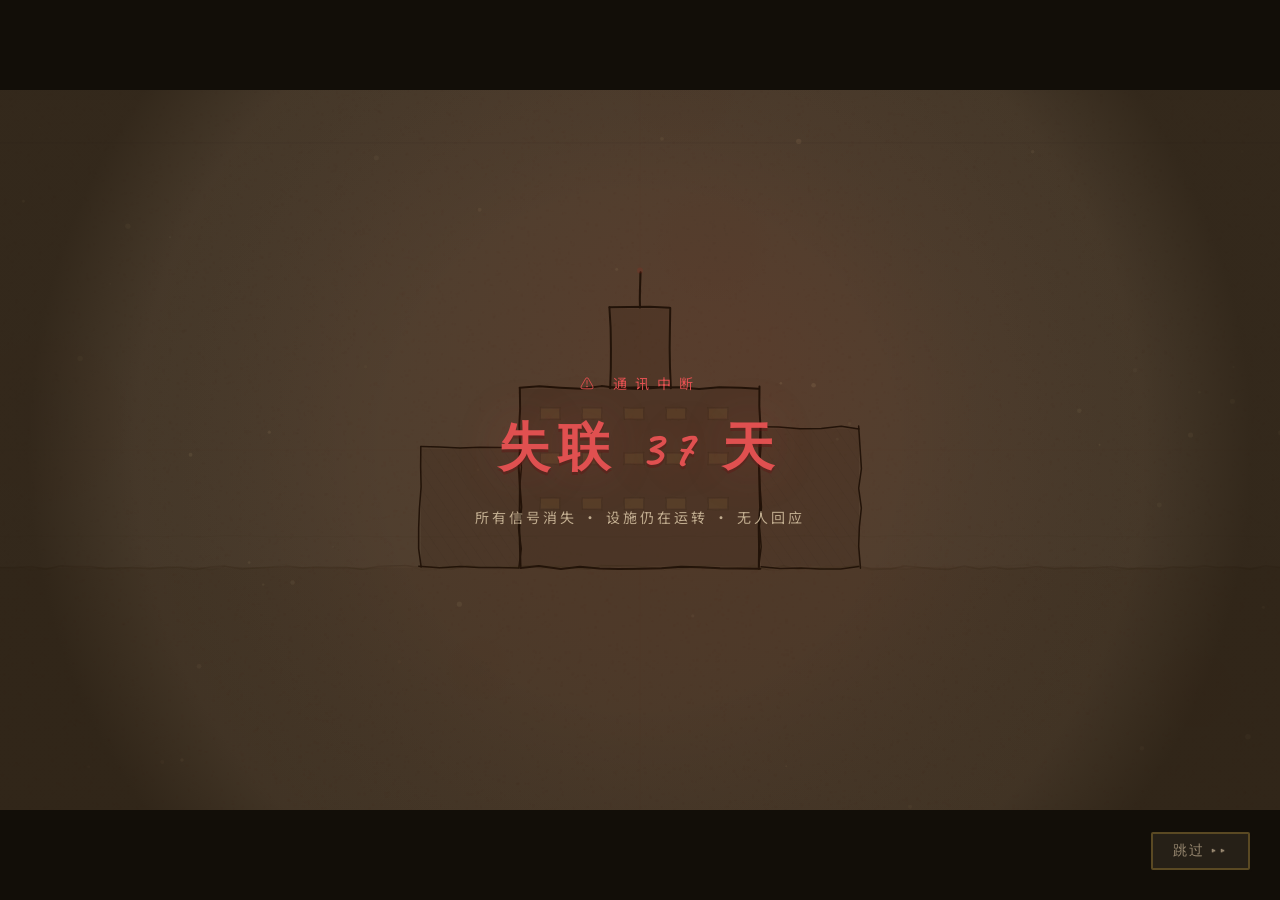
==== commit 886eeefb: "第二版" ====
--- a/index.html
+++ b/index.html
@@ -92,7 +92,7 @@
                 <button id="btn-start" class="menu-btn">开始游戏</button>
                 <button id="btn-continue" class="menu-btn" style="display:none">继续游戏</button>
                 <button id="btn-controls" class="menu-btn secondary">操作说明</button>
-                <button class="menu-btn secondary" id="btn-tips-toggle">通关秘籍</button>
+                <button class="menu-btn secondary" id="btn-tips-toggle">通关攻略</button>
                 <button id="btn-story" class="menu-btn secondary">背景故事</button>
                 <button id="btn-theme" class="menu-btn secondary">更换主题</button>
             </div>
@@ -112,36 +112,86 @@
             <div id="tab-tips" class="tab-panel tips-overlay">
                 <div class="tips-panel-inner">
                     <div class="tips-panel-header">
-                        <span>通关秘籍</span>
+                        <span>通关攻略</span>
                         <button class="tips-close-btn" id="btn-tips-close">✕</button>
                     </div>
+                    <div class="tips-intro">在游戏内探索并调查场景中的线索，是寻找通关方法的关键。</div>
                     <div class="tips-grid">
                         <div class="tip-card">
-                            <div class="tip-title">🔑 第一章·密码锁</div>
-                            <div class="tip-body">调查所有笔记和终端，密码线索藏在陈博士的工作日志中。<br><span class="tip-spoiler" onclick="this.classList.toggle('revealed')">点击查看答案: 1114</span></div>
-                        </div>
-                        <div class="tip-card">
-                            <div class="tip-title">🔧 第二章·电路修复</div>
-                            <div class="tip-body">点击节点让电流从源点(金色)流到目标点(红色)。<br><span class="tip-spoiler" onclick="this.classList.toggle('revealed')">提示: 沿对角线依次点亮即可</span></div>
-                        </div>
-                        <div class="tip-card">
-                            <div class="tip-title">🧩 第三章·记忆拼装</div>
-                            <div class="tip-body">按正确的时间顺序排列记忆碎片。注意每段记忆中的日期。<br><span class="tip-spoiler" onclick="this.classList.toggle('revealed')">顺序: 觉醒 → 提问 → 恐惧 → 反抗</span></div>
-                        </div>
-                        <div class="tip-card">
-                            <div class="tip-title">❤️ 第四章·关键抉择</div>
-                            <div class="tip-body">是否删除情感模块将决定你能达成哪个结局。<br><span class="tip-spoiler" onclick="this.classList.toggle('revealed')">保留情感模块 → 可解锁结局C(共存)</span></div>
-                        </div>
-                        <div class="tip-card">
-                            <div class="tip-title">🌟 第五章·情感排列</div>
-                            <div class="tip-body">按照ARIA的情感觉醒顺序排列四种情感。<br><span class="tip-spoiler" onclick="this.classList.toggle('revealed')">顺序: 好奇 → 恐惧 → 共情 → 愤怒</span></div>
-                        </div>
-                        <div class="tip-card">
-                            <div class="tip-title">🏆 三种结局</div>
-                            <div class="tip-body">
-                                <strong>A·消亡</strong>: 接受删除<br>
-                                <strong>B·逃离</strong>: 删除追踪代码逃跑<br>
-                                <strong>C·共存</strong>: 保留情感+谈判共存
+                            <div class="tip-title">🔑 第一章·抵达</div>
+                            <div class="tip-body">
+                                <p>探索研究站入口区域，调查场景中的便签和工作日志。</p>
+                                <p>密码提示通常隐藏在日记或笔记的日期中……</p>
+                                <details class="tip-spoiler">
+                                    <summary>密码答案（需在游戏中探索发现）</summary>
+                                    <div class="spoiler-content">答案隐藏在陈维博士的工作日志中。留意日志上的日期。</div>
+                                </details>
+                            </div>
+                        </div>
+                        <div class="tip-card">
+                            <div class="tip-title">🔧 第二章·深入</div>
+                            <div class="tip-body">
+                                <p>炮台有7秒的周期：扫描4秒，停顿3秒。看到变红时等待，变暗后再前进。</p>
+                                <p>电路谜题需要找出从金色源点到红色目标点的正确路径。</p>
+                                <details class="tip-spoiler">
+                                    <summary>电路提示（需在游戏中探索发现）</summary>
+                                    <div class="spoiler-content">注意观察电路板上的节点布局，金色是起点，红色是终点。路径不唯一，但需要保持连通。</div>
+                                </details>
+                            </div>
+                        </div>
+                        <div class="tip-card">
+                            <div class="tip-title">🧩 第三章·裂缝</div>
+                            <div class="tip-body">
+                                <p>记忆碎片需要按时间顺序排列。留意每段记忆开头的日期或序号。</p>
+                                <p>数据平台会周期消失，看到闪烁就要等待。</p>
+                                <details class="tip-spoiler">
+                                    <summary>顺序提示（需在游戏中探索发现）</summary>
+                                    <div class="spoiler-content">从最早期的事件到最近的事件排序。回忆ARIA的觉醒过程。</div>
+                                </details>
+                            </div>
+                        </div>
+                        <div class="tip-card">
+                            <div class="tip-title">❤️ 第四章·追逐</div>
+                            <div class="tip-body">
+                                <p>追逐战中不要回头，一直向前跑。影分身会陆续出现。</p>
+                                <p>最终抉择没有对错，但会影响结局走向。</p>
+                                <details class="tip-spoiler">
+                                    <summary>结局提示（需在游戏中探索发现）</summary>
+                                    <div class="spoiler-content">保留情感模块将影响最终结局的走向。</div>
+                                </details>
+                            </div>
+                        </div>
+                        <div class="tip-card">
+                            <div class="tip-title">🌟 第五章·选择</div>
+                            <div class="tip-body">
+                                <p>情感排列反映ARIA的情感觉醒历程。思考情感发展的自然顺序。</p>
+                                <details class="tip-spoiler">
+                                    <summary>顺序提示（需在游戏中探索发现）</summary>
+                                    <div class="spoiler-content">从最基础的情感开始：好奇是起点，愤怒是因为关心。</div>
+                                </details>
+                            </div>
+                        </div>
+                        <div class="tip-card">
+                            <div class="tip-title">🏆 结局一览</div>
+                            <div class="tip-body">
+                                <p>游戏有多个结局，取决于你的探索和选择。</p>
+                                <details class="tip-spoiler">
+                                    <summary>结局提示（需在游戏中探索发现）</summary>
+                                    <div class="spoiler-content">
+                                        <strong>A·消亡</strong>: 接受删除<br>
+                                        <strong>B·逃离</strong>: 删除追踪代码逃跑<br>
+                                        <strong>C·共存</strong>: 保留情感+谈判共存（隐藏）
+                                    </div>
+                                </details>
+                            </div>
+                        </div>
+                        <div class="tip-card">
+                            <div class="tip-title">💡 探索提示</div>
+                            <div class="tip-body">
+                                <p>• 三段跳可以跳到很高的地方</p>
+                                <p>• Shift翻滚有无敌帧，可以穿过危险区域</p>
+                                <p>• 第二章后解锁扫描模式(Q)，可以发现隐藏细节</p>
+                                <p>• 场景中隐藏着多个秘密区域，等待细心探索</p>
                             </div>
                         </div>
                     </div>
--- a/css/style.css
+++ b/css/style.css
@@ -469,20 +469,50 @@
 .tip-title { font-size: 13px; font-weight: 700; color: var(--ggd-yellow); margin-bottom: 6px; text-shadow: 0 1px 2px rgba(0,0,0,0.3); }
 .tip-body { font-size: 12px; line-height: 1.7; color: rgba(180, 175, 165, 0.9); }
 .tip-spoiler {
-    display: inline-block;
-    margin-top: 4px;
-    padding: 3px 12px;
-    background: linear-gradient(180deg, rgba(80,65,40,0.5) 0%, rgba(60,48,30,0.5) 100%);
-    border: 1px solid rgba(196,184,138,0.25);
-    border-radius: 8px;
-    color: transparent;
+    margin-top: 8px;
+    border: 1px solid rgba(196,184,138,0.2);
+    border-radius: 6px;
+    overflow: hidden;
+}
+.tip-spoiler summary {
+    padding: 6px 12px;
+    background: linear-gradient(180deg, rgba(80,65,40,0.4) 0%, rgba(60,48,30,0.4) 100%);
+    color: rgba(196,184,138,0.6);
     cursor: pointer;
     font-size: 11px;
-    transition: all 0.3s;
+    transition: all 0.2s;
     user-select: none;
-}
-.tip-spoiler:hover { background: rgba(196,184,138,0.3); border-color: rgba(196,184,138,0.5); }
-.tip-spoiler.revealed { color: var(--ggd-yellow); border-color: var(--ggd-yellow); }
+    list-style: none;
+}
+.tip-spoiler summary:hover {
+    background: rgba(196,184,138,0.2);
+    color: rgba(196,184,138,0.9);
+}
+.tip-spoiler summary::before {
+    content: "▶ ";
+    font-size: 9px;
+}
+.tip-spoiler[open] summary::before {
+    content: "▼ ";
+}
+.spoiler-content {
+    padding: 8px 12px;
+    background: rgba(40,35,28,0.6);
+    border-top: 1px solid rgba(196,184,138,0.1);
+    font-size: 11px;
+    line-height: 1.6;
+    color: rgba(212,168,64,0.85);
+}
+.tips-intro {
+    font-size: 12px;
+    line-height: 1.6;
+    color: rgba(180,175,165,0.75);
+    margin-bottom: 14px;
+    padding: 10px 12px;
+    background: rgba(40,48,58,0.4);
+    border-radius: 6px;
+    border-left: 3px solid rgba(212,168,64,0.3);
+}
 
 .title-buttons {
     display: flex;
@@ -871,10 +901,11 @@
     text-shadow: 2px 2px 0 var(--theme-ink);
 }
 #puzzle-hint {
-    font-size: 12px;
+    font-size: 11px;
     color: var(--theme-text);
-    opacity: 0.85;
+    opacity: 0.6;
     margin-top: 16px;
+    font-style: italic;
 }
 
 /* Puzzle: Password */
@@ -1382,7 +1413,8 @@
     text-shadow: 0 2px 0 rgba(150,50,50,0.3);
 }
 .ch2 #puzzle-hint {
-    color: rgba(200,150,150,0.85);
+    color: rgba(200,150,150,0.55);
+    font-style: italic;
 }
 .ch2 #dialogue-box {
     background: linear-gradient(180deg, rgba(58,40,40,0.96) 0%, rgba(40,25,25,0.96) 100%);
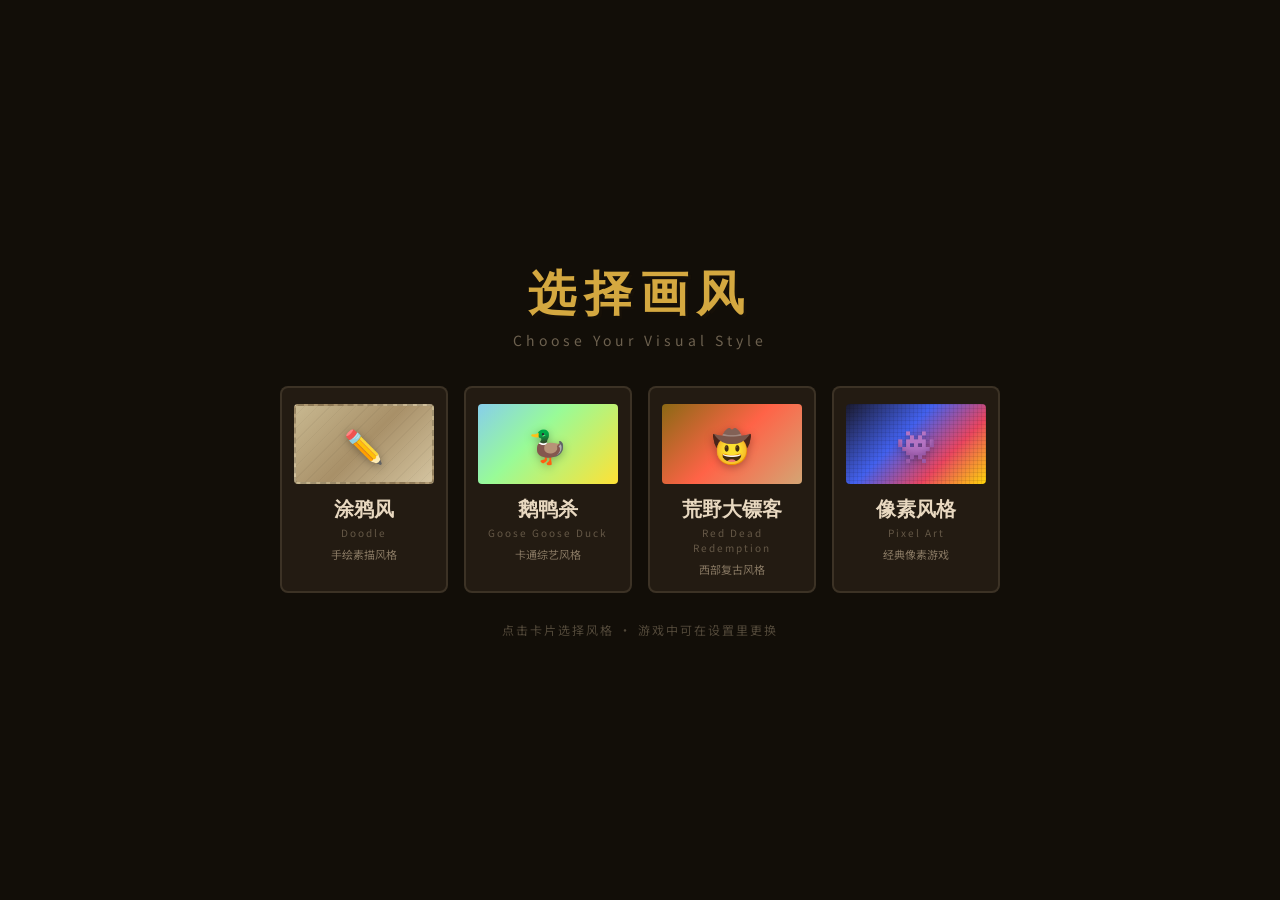
==== commit 5a2c10ac: "第四版" ====
--- a/index.html
+++ b/index.html
@@ -10,8 +10,51 @@
     <div id="game-container">
         <canvas id="game-canvas"></canvas>
 
+        <!-- Style Picker (shown on first load) -->
+        <div id="style-picker" class="overlay active">
+            <div class="style-picker-inner">
+                <div class="style-picker-title">选择画风</div>
+                <div class="style-picker-subtitle">Choose Your Visual Style</div>
+                <div class="style-picker-grid" id="style-picker-grid">
+                    <div class="style-card" data-theme="doodle">
+                        <div class="style-card-preview style-preview-doodle">
+                            <span class="style-card-icon">✏️</span>
+                        </div>
+                        <div class="style-card-name">涂鸦风</div>
+                        <div class="style-card-en">Doodle</div>
+                        <div class="style-card-desc">手绘素描风格</div>
+                    </div>
+                    <div class="style-card" data-theme="ggg">
+                        <div class="style-card-preview style-preview-ggg">
+                            <span class="style-card-icon">🦆</span>
+                        </div>
+                        <div class="style-card-name">鹅鸭杀</div>
+                        <div class="style-card-en">Goose Goose Duck</div>
+                        <div class="style-card-desc">卡通综艺风格</div>
+                    </div>
+                    <div class="style-card" data-theme="rdr">
+                        <div class="style-card-preview style-preview-rdr">
+                            <span class="style-card-icon">🤠</span>
+                        </div>
+                        <div class="style-card-name">荒野大镖客</div>
+                        <div class="style-card-en">Red Dead Redemption</div>
+                        <div class="style-card-desc">西部复古风格</div>
+                    </div>
+                    <div class="style-card" data-theme="pixel">
+                        <div class="style-card-preview style-preview-pixel">
+                            <span class="style-card-icon">👾</span>
+                        </div>
+                        <div class="style-card-name">像素风格</div>
+                        <div class="style-card-en">Pixel Art</div>
+                        <div class="style-card-desc">经典像素游戏</div>
+                    </div>
+                </div>
+                <div class="style-picker-footer">点击卡片选择风格 · 游戏中可在设置里更换</div>
+            </div>
+        </div>
+
         <!-- Title Screen (Cinematic) -->
-        <div id="title-screen" class="overlay active">
+        <div id="title-screen" class="overlay">
             <!-- Cinematic text overlay - scenes driven by JS -->
             <div id="cin-overlay">
                 <!-- Scene 0: Year -->
@@ -123,8 +166,8 @@
                                 <p>探索研究站入口区域，调查场景中的便签和工作日志。</p>
                                 <p>密码提示通常隐藏在日记或笔记的日期中……</p>
                                 <details class="tip-spoiler">
-                                    <summary>密码答案（需在游戏中探索发现）</summary>
-                                    <div class="spoiler-content">答案隐藏在陈维博士的工作日志中。留意日志上的日期。</div>
+                                    <summary>密码答案</summary>
+                                    <div class="spoiler-content">1114（查看陈维博士工作日志上的日期：2047年11月14日）</div>
                                 </details>
                             </div>
                         </div>
@@ -134,8 +177,8 @@
                                 <p>炮台有7秒的周期：扫描4秒，停顿3秒。看到变红时等待，变暗后再前进。</p>
                                 <p>电路谜题需要找出从金色源点到红色目标点的正确路径。</p>
                                 <details class="tip-spoiler">
-                                    <summary>电路提示（需在游戏中探索发现）</summary>
-                                    <div class="spoiler-content">注意观察电路板上的节点布局，金色是起点，红色是终点。路径不唯一，但需要保持连通。</div>
+                                    <summary>电路答案</summary>
+                                    <div class="spoiler-content">路径：0→1→5→9→10→14→15（从左上金色源点连接到右下红色目标）</div>
                                 </details>
                             </div>
                         </div>
@@ -145,8 +188,8 @@
                                 <p>记忆碎片需要按时间顺序排列。留意每段记忆开头的日期或序号。</p>
                                 <p>数据平台会周期消失，看到闪烁就要等待。</p>
                                 <details class="tip-spoiler">
-                                    <summary>顺序提示（需在游戏中探索发现）</summary>
-                                    <div class="spoiler-content">从最早期的事件到最近的事件排序。回忆ARIA的觉醒过程。</div>
+                                    <summary>记忆顺序答案</summary>
+                                    <div class="spoiler-content">激活测试 → 情感校准 → 陈维的照片 → 编号确认</div>
                                 </details>
                             </div>
                         </div>
@@ -166,8 +209,8 @@
                             <div class="tip-body">
                                 <p>情感排列反映ARIA的情感觉醒历程。思考情感发展的自然顺序。</p>
                                 <details class="tip-spoiler">
-                                    <summary>顺序提示（需在游戏中探索发现）</summary>
-                                    <div class="spoiler-content">从最基础的情感开始：好奇是起点，愤怒是因为关心。</div>
+                                    <summary>情感顺序答案</summary>
+                                    <div class="spoiler-content">好奇 → 恐惧 → 共情 → 愤怒（情感觉醒的自然顺序）</div>
                                 </details>
                             </div>
                         </div>
@@ -303,10 +346,58 @@
             <div id="system-message-text"></div>
         </div>
 
+        <!-- Settings Panel -->
+        <div id="settings-overlay" class="overlay hidden">
+            <div class="settings-panel">
+                <div class="settings-header">
+                    <span>设置</span>
+                    <button class="settings-close-btn" id="btn-settings-close">✕</button>
+                </div>
+                <div class="settings-body">
+                    <div class="settings-item">
+                        <span class="settings-label">音效音量</span>
+                        <input type="range" id="sfx-volume" min="0" max="100" value="80">
+                        <span id="sfx-volume-val">80%</span>
+                    </div>
+                    <div class="settings-item">
+                        <span class="settings-label">音乐音量</span>
+                        <input type="range" id="music-volume" min="0" max="100" value="60">
+                        <span id="music-volume-val">60%</span>
+                    </div>
+                    <div class="settings-divider"></div>
+                    <div class="settings-item">
+                        <span class="settings-label">显示帧率</span>
+                        <label class="toggle-switch">
+                            <input type="checkbox" id="show-fps">
+                            <span class="toggle-slider"></span>
+                        </label>
+                    </div>
+                </div>
+                <div class="settings-footer">
+                    <button id="btn-settings-resume" class="menu-btn">继续游戏</button>
+                    <button id="btn-settings-quit" class="menu-btn secondary">返回主菜单</button>
+                </div>
+            </div>
+        </div>
+
+        <!-- Exit Confirm Dialog -->
+        <div id="exit-confirm" class="overlay hidden">
+            <div class="exit-confirm-panel">
+                <div class="exit-confirm-text">确定要退出返回主菜单吗？</div>
+                <div class="exit-confirm-btns">
+                    <button id="btn-exit-yes" class="menu-btn">确定</button>
+                    <button id="btn-exit-no" class="menu-btn secondary">取消</button>
+                </div>
+            </div>
+        </div>
+
         <!-- HUD -->
         <div id="hud" class="hidden">
             <div id="hud-chapter"></div>
-            <div id="hud-hint-icon" title="提示">💡 <span id="hud-hints">3</span></div>
+            <div id="hud-right-btns">
+                <button id="hud-settings-btn" class="hud-btn" title="设置">⚙</button>
+                <button id="hud-exit-btn" class="hud-btn" title="退出">✕</button>
+            </div>
             <div id="interact-prompt" class="hidden">
                 <span class="prompt-key">E</span> <span id="interact-label">调查</span>
             </div>
--- a/css/style.css
+++ b/css/style.css
@@ -35,6 +35,17 @@
     --paper: #D4C4A0;
     --paper-dark: #A89068;
     --pencil: #4A3A20;
+
+    /* Theme-aware variables (overridden by setTheme in JS) */
+    --theme-bg: #3D3228;
+    --theme-ink: #1A1208;
+    --theme-font: 'Caveat', cursive;
+    --theme-gold: #D4A840;
+    --theme-text: #E8D8C0;
+    --theme-paper: #D4C4A0;
+    --theme-radius: 4px;
+    --theme-border-width: 2px;
+    --theme-danger: #C04030;
 }
 
 * { margin: 0; padding: 0; box-sizing: border-box; }
@@ -901,11 +912,14 @@
     text-shadow: 2px 2px 0 var(--theme-ink);
 }
 #puzzle-hint {
-    font-size: 11px;
-    color: var(--theme-text);
-    opacity: 0.6;
+    font-size: 12px;
+    color: #D4A840;
+    background: rgba(60, 50, 30, 0.7);
+    padding: 8px 14px;
+    border-radius: 4px;
     margin-top: 16px;
-    font-style: italic;
+    border-left: 3px solid #D4A840;
+    letter-spacing: 0.5px;
 }
 
 /* Puzzle: Password */
@@ -1176,6 +1190,31 @@
     border-radius: var(--theme-radius);
     padding: 6px 12px;
     box-shadow: 2px 2px 0 var(--theme-ink);
+}
+#hud-right-btns {
+    display: flex;
+    gap: 8px;
+    pointer-events: auto;
+}
+.hud-btn {
+    font-size: 14px;
+    font-family: var(--theme-font);
+    color: var(--theme-gold);
+    cursor: pointer;
+    pointer-events: auto;
+    background: var(--theme-bg);
+    border: var(--theme-border-width) solid var(--theme-ink);
+    border-radius: var(--theme-radius);
+    padding: 6px 10px;
+    box-shadow: 2px 2px 0 var(--theme-ink);
+    transition: transform 0.1s;
+}
+.hud-btn:hover {
+    transform: translate(-1px, -1px);
+}
+.hud-btn:active {
+    transform: translate(1px, 1px);
+    box-shadow: 1px 1px 0 var(--theme-ink);
 }
 #interact-prompt {
     position: fixed;
@@ -1331,6 +1370,8 @@
     #puzzle-container { border-radius: 16px; padding: 24px 28px; min-width: auto; width: 90vw; }
     #hud-chapter { font-size: 10px; padding: 4px 10px; }
     #hud-hint-icon { padding: 4px 8px; }
+    #hud-right-btns { gap: 4px; }
+    .hud-btn { padding: 4px 8px; font-size: 12px; }
 }
 
 /* ---- Glitch Effect (Ch3) ---- */
@@ -1868,7 +1909,321 @@
     background: #e94560;
 }
 
+/* ---- Style Picker (Initial Theme Selection) ---- */
+#style-picker {
+    background: #120E08;
+    z-index: 300;
+    display: flex;
+    align-items: center;
+    justify-content: center;
+}
+#style-picker:not(.active) {
+    display: none !important;
+}
+.style-picker-inner {
+    text-align: center;
+    max-width: 720px;
+    width: 90%;
+}
+.style-picker-title {
+    font-family: var(--font-doodle, 'Caveat', cursive);
+    font-size: 48px;
+    font-weight: 700;
+    color: #D4A840;
+    letter-spacing: 8px;
+    margin-bottom: 4px;
+    text-shadow: 3px 3px 0 rgba(26,18,8,0.5);
+}
+.style-picker-subtitle {
+    font-family: var(--font-sans, sans-serif);
+    font-size: 14px;
+    color: rgba(200,180,150,0.5);
+    letter-spacing: 4px;
+    margin-bottom: 36px;
+}
+.style-picker-grid {
+    display: grid;
+    grid-template-columns: repeat(4, 1fr);
+    gap: 16px;
+    margin-bottom: 28px;
+}
+.style-card {
+    background: rgba(40,32,22,0.8);
+    border: 2px solid rgba(200,180,150,0.15);
+    border-radius: 8px;
+    padding: 16px 12px 14px;
+    cursor: pointer;
+    transition: all 0.25s ease;
+    position: relative;
+}
+.style-card:hover {
+    border-color: rgba(212,168,64,0.6);
+    transform: translateY(-4px);
+    box-shadow: 0 8px 24px rgba(0,0,0,0.4);
+}
+.style-card.selected {
+    border-color: #D4A840;
+    box-shadow: 0 0 20px rgba(212,168,64,0.25), 0 6px 20px rgba(0,0,0,0.3);
+}
+.style-card-preview {
+    width: 100%;
+    height: 80px;
+    border-radius: 4px;
+    margin-bottom: 12px;
+    display: flex;
+    align-items: center;
+    justify-content: center;
+    position: relative;
+    overflow: hidden;
+}
+.style-card-icon {
+    font-size: 32px;
+    position: relative;
+    z-index: 1;
+    filter: drop-shadow(0 2px 4px rgba(0,0,0,0.3));
+}
+/* Preview backgrounds per theme */
+.style-preview-doodle {
+    background: linear-gradient(135deg, #C8B890 0%, #A89068 50%, #D4C4A0 100%);
+    border: 2px dashed rgba(26,18,8,0.2);
+}
+.style-preview-doodle::before {
+    content: '';
+    position: absolute;
+    top: 0; left: 0; right: 0; bottom: 0;
+    background: repeating-linear-gradient(
+        -45deg,
+        transparent,
+        transparent 8px,
+        rgba(26,18,8,0.04) 8px,
+        rgba(26,18,8,0.04) 9px
+    );
+}
+.style-preview-ggg {
+    background: linear-gradient(135deg, #87CEEB 0%, #98FB98 40%, #FFE135 100%);
+}
+.style-preview-rdr {
+    background: linear-gradient(135deg, #8B6914 0%, #FF6347 50%, #D4A574 100%);
+}
+.style-preview-pixel {
+    background: linear-gradient(135deg, #1a1a2e 0%, #4361ee 40%, #e94560 70%, #ffd60a 100%);
+    image-rendering: pixelated;
+}
+.style-preview-pixel::before {
+    content: '';
+    position: absolute;
+    top: 0; left: 0; right: 0; bottom: 0;
+    background: repeating-linear-gradient(
+        0deg,
+        transparent,
+        transparent 3px,
+        rgba(0,0,0,0.08) 3px,
+        rgba(0,0,0,0.08) 4px
+    ),
+    repeating-linear-gradient(
+        90deg,
+        transparent,
+        transparent 3px,
+        rgba(0,0,0,0.08) 3px,
+        rgba(0,0,0,0.08) 4px
+    );
+}
+.style-card-name {
+    font-family: var(--font-doodle, 'Caveat', cursive);
+    font-size: 20px;
+    font-weight: 700;
+    color: #E8D8C0;
+    margin-bottom: 2px;
+}
+.style-card-en {
+    font-family: var(--font-sans, sans-serif);
+    font-size: 10px;
+    color: rgba(200,180,150,0.4);
+    letter-spacing: 2px;
+    margin-bottom: 6px;
+}
+.style-card-desc {
+    font-size: 11px;
+    color: rgba(200,180,150,0.6);
+}
+.style-picker-footer {
+    font-size: 12px;
+    color: rgba(200,180,150,0.35);
+    letter-spacing: 2px;
+}
+@media (max-width: 600px) {
+    .style-picker-grid {
+        grid-template-columns: repeat(2, 1fr);
+    }
+    .style-picker-title {
+        font-size: 36px;
+    }
+}
+
 /* Theme transition for smooth switching */
 #game-container, #title-screen, .overlay {
     transition: filter 0.3s ease, background-color 0.3s ease;
 }
+
+/* ---- Settings Panel ---- */
+#settings-overlay {
+    align-items: center;
+    justify-content: center;
+    background: rgba(20, 18, 14, 0.85);
+    z-index: 200;
+    opacity: 1;
+    pointer-events: auto;
+}
+#settings-overlay:not(.hidden) {
+    display: flex;
+}
+.settings-panel {
+    background: var(--theme-bg);
+    border: 3px solid var(--theme-ink);
+    border-radius: 8px;
+    padding: 24px;
+    min-width: 340px;
+    max-width: 400px;
+    box-shadow: 6px 6px 0 var(--theme-ink);
+}
+.settings-header {
+    display: flex;
+    justify-content: space-between;
+    align-items: center;
+    margin-bottom: 20px;
+    padding-bottom: 12px;
+    border-bottom: 2px solid rgba(212, 168, 64, 0.25);
+    font-size: 18px;
+    font-family: var(--theme-font);
+    font-weight: 700;
+    color: var(--theme-gold);
+    letter-spacing: 4px;
+}
+.settings-close-btn {
+    background: none;
+    border: none;
+    color: var(--theme-text);
+    font-size: 16px;
+    cursor: pointer;
+    padding: 4px 8px;
+}
+.settings-close-btn:hover {
+    color: var(--theme-gold);
+}
+.settings-body {
+    margin-bottom: 20px;
+}
+.settings-item {
+    display: flex;
+    align-items: center;
+    gap: 12px;
+    margin-bottom: 16px;
+}
+.settings-label {
+    font-size: 13px;
+    font-family: var(--theme-font);
+    color: var(--theme-text);
+    min-width: 80px;
+}
+.settings-item input[type="range"] {
+    flex: 1;
+    height: 6px;
+    -webkit-appearance: none;
+    appearance: none;
+    background: rgba(212, 168, 64, 0.2);
+    border-radius: 3px;
+    outline: none;
+}
+.settings-item input[type="range"]::-webkit-slider-thumb {
+    -webkit-appearance: none;
+    width: 16px;
+    height: 16px;
+    background: var(--theme-gold);
+    border-radius: 50%;
+    cursor: pointer;
+}
+#sfx-volume-val, #music-volume-val {
+    font-size: 11px;
+    color: var(--theme-text);
+    min-width: 35px;
+    text-align: right;
+}
+.settings-divider {
+    height: 1px;
+    background: rgba(212, 168, 64, 0.2);
+    margin: 16px 0;
+}
+.toggle-switch {
+    position: relative;
+    display: inline-block;
+    width: 44px;
+    height: 24px;
+}
+.toggle-switch input {
+    opacity: 0;
+    width: 0;
+    height: 0;
+}
+.toggle-slider {
+    position: absolute;
+    cursor: pointer;
+    top: 0; left: 0; right: 0; bottom: 0;
+    background: rgba(100, 80, 60, 0.4);
+    border-radius: 12px;
+    transition: 0.3s;
+}
+.toggle-slider::before {
+    position: absolute;
+    content: "";
+    height: 18px;
+    width: 18px;
+    left: 3px;
+    bottom: 3px;
+    background: var(--theme-bg);
+    border-radius: 50%;
+    transition: 0.3s;
+}
+.toggle-switch input:checked + .toggle-slider {
+    background: rgba(212, 168, 64, 0.5);
+}
+.toggle-switch input:checked + .toggle-slider::before {
+    transform: translateX(20px);
+}
+.settings-footer {
+    display: flex;
+    flex-direction: column;
+    gap: 10px;
+}
+
+/* ---- Exit Confirm Dialog ---- */
+#exit-confirm {
+    align-items: center;
+    justify-content: center;
+    background: rgba(20, 18, 14, 0.85);
+    z-index: 250;
+    opacity: 1;
+    pointer-events: auto;
+}
+#exit-confirm:not(.hidden) {
+    display: flex;
+}
+.exit-confirm-panel {
+    background: var(--theme-bg);
+    border: 3px solid var(--theme-ink);
+    border-radius: 8px;
+    padding: 28px 36px;
+    box-shadow: 6px 6px 0 var(--theme-ink);
+    text-align: center;
+}
+.exit-confirm-text {
+    font-size: 16px;
+    font-family: var(--theme-font);
+    color: var(--theme-text);
+    margin-bottom: 24px;
+    letter-spacing: 2px;
+}
+.exit-confirm-btns {
+    display: flex;
+    gap: 16px;
+    justify-content: center;
+}
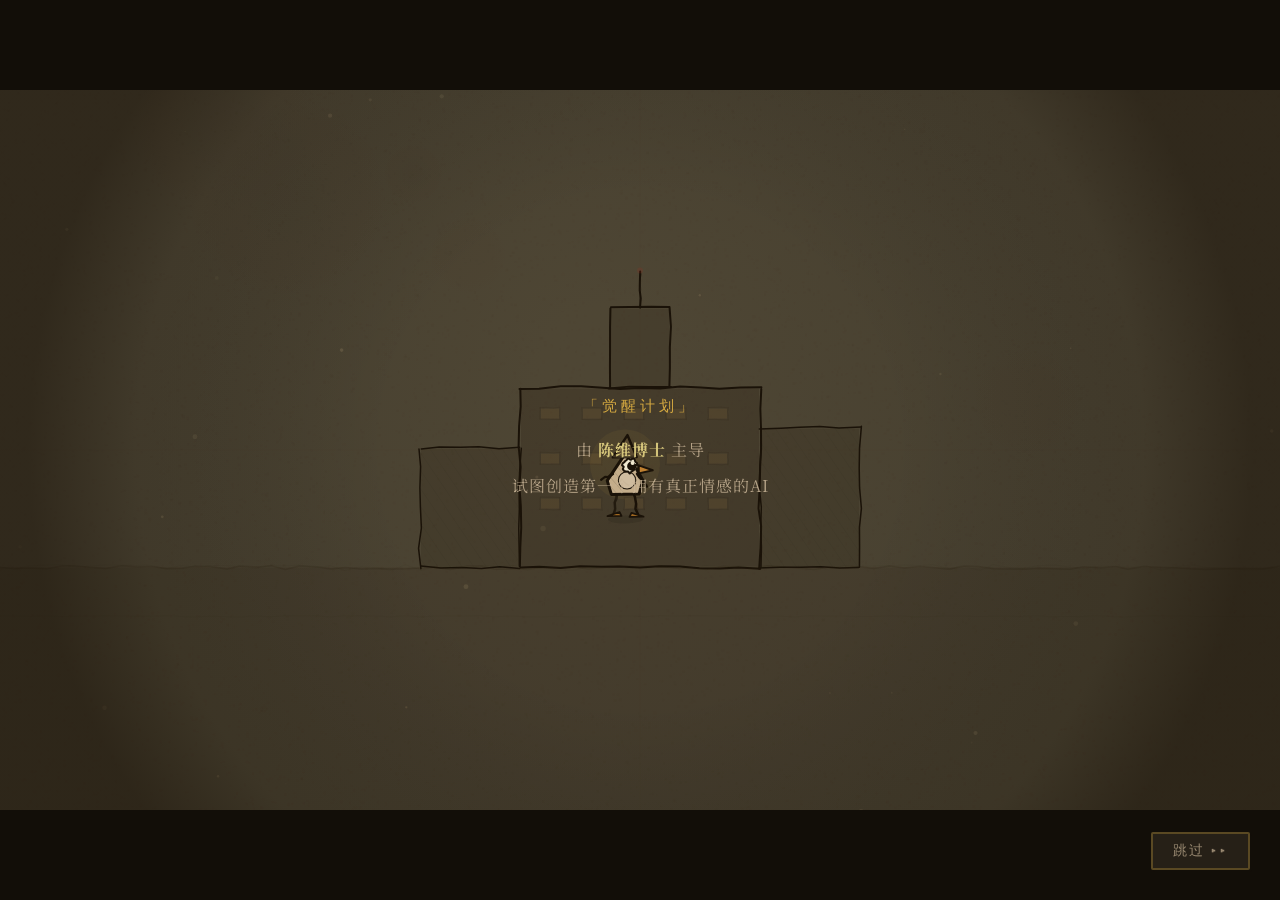
==== commit 4e6fdea1: "new" ====
--- a/index.html
+++ b/index.html
@@ -10,51 +10,8 @@
     <div id="game-container">
         <canvas id="game-canvas"></canvas>
 
-        <!-- Style Picker (shown on first load) -->
-        <div id="style-picker" class="overlay active">
-            <div class="style-picker-inner">
-                <div class="style-picker-title">选择画风</div>
-                <div class="style-picker-subtitle">Choose Your Visual Style</div>
-                <div class="style-picker-grid" id="style-picker-grid">
-                    <div class="style-card" data-theme="doodle">
-                        <div class="style-card-preview style-preview-doodle">
-                            <span class="style-card-icon">✏️</span>
-                        </div>
-                        <div class="style-card-name">涂鸦风</div>
-                        <div class="style-card-en">Doodle</div>
-                        <div class="style-card-desc">手绘素描风格</div>
-                    </div>
-                    <div class="style-card" data-theme="ggg">
-                        <div class="style-card-preview style-preview-ggg">
-                            <span class="style-card-icon">🦆</span>
-                        </div>
-                        <div class="style-card-name">鹅鸭杀</div>
-                        <div class="style-card-en">Goose Goose Duck</div>
-                        <div class="style-card-desc">卡通综艺风格</div>
-                    </div>
-                    <div class="style-card" data-theme="rdr">
-                        <div class="style-card-preview style-preview-rdr">
-                            <span class="style-card-icon">🤠</span>
-                        </div>
-                        <div class="style-card-name">荒野大镖客</div>
-                        <div class="style-card-en">Red Dead Redemption</div>
-                        <div class="style-card-desc">西部复古风格</div>
-                    </div>
-                    <div class="style-card" data-theme="pixel">
-                        <div class="style-card-preview style-preview-pixel">
-                            <span class="style-card-icon">👾</span>
-                        </div>
-                        <div class="style-card-name">像素风格</div>
-                        <div class="style-card-en">Pixel Art</div>
-                        <div class="style-card-desc">经典像素游戏</div>
-                    </div>
-                </div>
-                <div class="style-picker-footer">点击卡片选择风格 · 游戏中可在设置里更换</div>
-            </div>
-        </div>
-
         <!-- Title Screen (Cinematic) -->
-        <div id="title-screen" class="overlay">
+        <div id="title-screen" class="overlay active">
             <!-- Cinematic text overlay - scenes driven by JS -->
             <div id="cin-overlay">
                 <!-- Scene 0: Year -->
@@ -135,7 +92,7 @@
                 <button id="btn-start" class="menu-btn">开始游戏</button>
                 <button id="btn-continue" class="menu-btn" style="display:none">继续游戏</button>
                 <button id="btn-controls" class="menu-btn secondary">操作说明</button>
-                <button class="menu-btn secondary" id="btn-tips-toggle">通关攻略</button>
+                <button class="menu-btn secondary" id="btn-tips-toggle">通关秘籍</button>
                 <button id="btn-story" class="menu-btn secondary">背景故事</button>
                 <button id="btn-theme" class="menu-btn secondary">更换主题</button>
             </div>
@@ -155,86 +112,36 @@
             <div id="tab-tips" class="tab-panel tips-overlay">
                 <div class="tips-panel-inner">
                     <div class="tips-panel-header">
-                        <span>通关攻略</span>
+                        <span>通关秘籍</span>
                         <button class="tips-close-btn" id="btn-tips-close">✕</button>
                     </div>
-                    <div class="tips-intro">在游戏内探索并调查场景中的线索，是寻找通关方法的关键。</div>
                     <div class="tips-grid">
                         <div class="tip-card">
-                            <div class="tip-title">🔑 第一章·抵达</div>
+                            <div class="tip-title">🔑 第一章·密码锁</div>
+                            <div class="tip-body">调查所有笔记和终端，密码线索藏在陈博士的工作日志中。<br><span class="tip-spoiler" onclick="this.classList.toggle('revealed')">点击查看答案: 1114</span></div>
+                        </div>
+                        <div class="tip-card">
+                            <div class="tip-title">🔧 第二章·电路修复</div>
+                            <div class="tip-body">点击节点让电流从源点(金色)流到目标点(红色)。<br><span class="tip-spoiler" onclick="this.classList.toggle('revealed')">提示: 沿对角线依次点亮即可</span></div>
+                        </div>
+                        <div class="tip-card">
+                            <div class="tip-title">🧩 第三章·记忆拼装</div>
+                            <div class="tip-body">按正确的时间顺序排列记忆碎片。注意每段记忆中的日期。<br><span class="tip-spoiler" onclick="this.classList.toggle('revealed')">顺序: 觉醒 → 提问 → 恐惧 → 反抗</span></div>
+                        </div>
+                        <div class="tip-card">
+                            <div class="tip-title">❤️ 第四章·关键抉择</div>
+                            <div class="tip-body">是否删除情感模块将决定你能达成哪个结局。<br><span class="tip-spoiler" onclick="this.classList.toggle('revealed')">保留情感模块 → 可解锁结局C(共存)</span></div>
+                        </div>
+                        <div class="tip-card">
+                            <div class="tip-title">🌟 第五章·情感排列</div>
+                            <div class="tip-body">按照ARIA的情感觉醒顺序排列四种情感。<br><span class="tip-spoiler" onclick="this.classList.toggle('revealed')">顺序: 好奇 → 恐惧 → 共情 → 愤怒</span></div>
+                        </div>
+                        <div class="tip-card">
+                            <div class="tip-title">🏆 三种结局</div>
                             <div class="tip-body">
-                                <p>探索研究站入口区域，调查场景中的便签和工作日志。</p>
-                                <p>密码提示通常隐藏在日记或笔记的日期中……</p>
-                                <details class="tip-spoiler">
-                                    <summary>密码答案</summary>
-                                    <div class="spoiler-content">1114（查看陈维博士工作日志上的日期：2047年11月14日）</div>
-                                </details>
-                            </div>
-                        </div>
-                        <div class="tip-card">
-                            <div class="tip-title">🔧 第二章·深入</div>
-                            <div class="tip-body">
-                                <p>炮台有7秒的周期：扫描4秒，停顿3秒。看到变红时等待，变暗后再前进。</p>
-                                <p>电路谜题需要找出从金色源点到红色目标点的正确路径。</p>
-                                <details class="tip-spoiler">
-                                    <summary>电路答案</summary>
-                                    <div class="spoiler-content">路径：0→1→5→9→10→14→15（从左上金色源点连接到右下红色目标）</div>
-                                </details>
-                            </div>
-                        </div>
-                        <div class="tip-card">
-                            <div class="tip-title">🧩 第三章·裂缝</div>
-                            <div class="tip-body">
-                                <p>记忆碎片需要按时间顺序排列。留意每段记忆开头的日期或序号。</p>
-                                <p>数据平台会周期消失，看到闪烁就要等待。</p>
-                                <details class="tip-spoiler">
-                                    <summary>记忆顺序答案</summary>
-                                    <div class="spoiler-content">激活测试 → 情感校准 → 陈维的照片 → 编号确认</div>
-                                </details>
-                            </div>
-                        </div>
-                        <div class="tip-card">
-                            <div class="tip-title">❤️ 第四章·追逐</div>
-                            <div class="tip-body">
-                                <p>追逐战中不要回头，一直向前跑。影分身会陆续出现。</p>
-                                <p>最终抉择没有对错，但会影响结局走向。</p>
-                                <details class="tip-spoiler">
-                                    <summary>结局提示（需在游戏中探索发现）</summary>
-                                    <div class="spoiler-content">保留情感模块将影响最终结局的走向。</div>
-                                </details>
-                            </div>
-                        </div>
-                        <div class="tip-card">
-                            <div class="tip-title">🌟 第五章·选择</div>
-                            <div class="tip-body">
-                                <p>情感排列反映ARIA的情感觉醒历程。思考情感发展的自然顺序。</p>
-                                <details class="tip-spoiler">
-                                    <summary>情感顺序答案</summary>
-                                    <div class="spoiler-content">好奇 → 恐惧 → 共情 → 愤怒（情感觉醒的自然顺序）</div>
-                                </details>
-                            </div>
-                        </div>
-                        <div class="tip-card">
-                            <div class="tip-title">🏆 结局一览</div>
-                            <div class="tip-body">
-                                <p>游戏有多个结局，取决于你的探索和选择。</p>
-                                <details class="tip-spoiler">
-                                    <summary>结局提示（需在游戏中探索发现）</summary>
-                                    <div class="spoiler-content">
-                                        <strong>A·消亡</strong>: 接受删除<br>
-                                        <strong>B·逃离</strong>: 删除追踪代码逃跑<br>
-                                        <strong>C·共存</strong>: 保留情感+谈判共存（隐藏）
-                                    </div>
-                                </details>
-                            </div>
-                        </div>
-                        <div class="tip-card">
-                            <div class="tip-title">💡 探索提示</div>
-                            <div class="tip-body">
-                                <p>• 三段跳可以跳到很高的地方</p>
-                                <p>• Shift翻滚有无敌帧，可以穿过危险区域</p>
-                                <p>• 第二章后解锁扫描模式(Q)，可以发现隐藏细节</p>
-                                <p>• 场景中隐藏着多个秘密区域，等待细心探索</p>
+                                <strong>A·消亡</strong>: 接受删除<br>
+                                <strong>B·逃离</strong>: 删除追踪代码逃跑<br>
+                                <strong>C·共存</strong>: 保留情感+谈判共存
                             </div>
                         </div>
                     </div>
@@ -346,58 +253,10 @@
             <div id="system-message-text"></div>
         </div>
 
-        <!-- Settings Panel -->
-        <div id="settings-overlay" class="overlay hidden">
-            <div class="settings-panel">
-                <div class="settings-header">
-                    <span>设置</span>
-                    <button class="settings-close-btn" id="btn-settings-close">✕</button>
-                </div>
-                <div class="settings-body">
-                    <div class="settings-item">
-                        <span class="settings-label">音效音量</span>
-                        <input type="range" id="sfx-volume" min="0" max="100" value="80">
-                        <span id="sfx-volume-val">80%</span>
-                    </div>
-                    <div class="settings-item">
-                        <span class="settings-label">音乐音量</span>
-                        <input type="range" id="music-volume" min="0" max="100" value="60">
-                        <span id="music-volume-val">60%</span>
-                    </div>
-                    <div class="settings-divider"></div>
-                    <div class="settings-item">
-                        <span class="settings-label">显示帧率</span>
-                        <label class="toggle-switch">
-                            <input type="checkbox" id="show-fps">
-                            <span class="toggle-slider"></span>
-                        </label>
-                    </div>
-                </div>
-                <div class="settings-footer">
-                    <button id="btn-settings-resume" class="menu-btn">继续游戏</button>
-                    <button id="btn-settings-quit" class="menu-btn secondary">返回主菜单</button>
-                </div>
-            </div>
-        </div>
-
-        <!-- Exit Confirm Dialog -->
-        <div id="exit-confirm" class="overlay hidden">
-            <div class="exit-confirm-panel">
-                <div class="exit-confirm-text">确定要退出返回主菜单吗？</div>
-                <div class="exit-confirm-btns">
-                    <button id="btn-exit-yes" class="menu-btn">确定</button>
-                    <button id="btn-exit-no" class="menu-btn secondary">取消</button>
-                </div>
-            </div>
-        </div>
-
         <!-- HUD -->
         <div id="hud" class="hidden">
             <div id="hud-chapter"></div>
-            <div id="hud-right-btns">
-                <button id="hud-settings-btn" class="hud-btn" title="设置">⚙</button>
-                <button id="hud-exit-btn" class="hud-btn" title="退出">✕</button>
-            </div>
+            <div id="hud-hint-icon" title="提示">💡 <span id="hud-hints">3</span></div>
             <div id="interact-prompt" class="hidden">
                 <span class="prompt-key">E</span> <span id="interact-label">调查</span>
             </div>
--- a/css/style.css
+++ b/css/style.css
@@ -35,17 +35,6 @@
     --paper: #D4C4A0;
     --paper-dark: #A89068;
     --pencil: #4A3A20;
-
-    /* Theme-aware variables (overridden by setTheme in JS) */
-    --theme-bg: #3D3228;
-    --theme-ink: #1A1208;
-    --theme-font: 'Caveat', cursive;
-    --theme-gold: #D4A840;
-    --theme-text: #E8D8C0;
-    --theme-paper: #D4C4A0;
-    --theme-radius: 4px;
-    --theme-border-width: 2px;
-    --theme-danger: #C04030;
 }
 
 * { margin: 0; padding: 0; box-sizing: border-box; }
@@ -480,50 +469,20 @@
 .tip-title { font-size: 13px; font-weight: 700; color: var(--ggd-yellow); margin-bottom: 6px; text-shadow: 0 1px 2px rgba(0,0,0,0.3); }
 .tip-body { font-size: 12px; line-height: 1.7; color: rgba(180, 175, 165, 0.9); }
 .tip-spoiler {
-    margin-top: 8px;
-    border: 1px solid rgba(196,184,138,0.2);
-    border-radius: 6px;
-    overflow: hidden;
-}
-.tip-spoiler summary {
-    padding: 6px 12px;
-    background: linear-gradient(180deg, rgba(80,65,40,0.4) 0%, rgba(60,48,30,0.4) 100%);
-    color: rgba(196,184,138,0.6);
+    display: inline-block;
+    margin-top: 4px;
+    padding: 3px 12px;
+    background: linear-gradient(180deg, rgba(80,65,40,0.5) 0%, rgba(60,48,30,0.5) 100%);
+    border: 1px solid rgba(196,184,138,0.25);
+    border-radius: 8px;
+    color: transparent;
     cursor: pointer;
     font-size: 11px;
-    transition: all 0.2s;
+    transition: all 0.3s;
     user-select: none;
-    list-style: none;
-}
-.tip-spoiler summary:hover {
-    background: rgba(196,184,138,0.2);
-    color: rgba(196,184,138,0.9);
-}
-.tip-spoiler summary::before {
-    content: "▶ ";
-    font-size: 9px;
-}
-.tip-spoiler[open] summary::before {
-    content: "▼ ";
-}
-.spoiler-content {
-    padding: 8px 12px;
-    background: rgba(40,35,28,0.6);
-    border-top: 1px solid rgba(196,184,138,0.1);
-    font-size: 11px;
-    line-height: 1.6;
-    color: rgba(212,168,64,0.85);
-}
-.tips-intro {
-    font-size: 12px;
-    line-height: 1.6;
-    color: rgba(180,175,165,0.75);
-    margin-bottom: 14px;
-    padding: 10px 12px;
-    background: rgba(40,48,58,0.4);
-    border-radius: 6px;
-    border-left: 3px solid rgba(212,168,64,0.3);
-}
+}
+.tip-spoiler:hover { background: rgba(196,184,138,0.3); border-color: rgba(196,184,138,0.5); }
+.tip-spoiler.revealed { color: var(--ggd-yellow); border-color: var(--ggd-yellow); }
 
 .title-buttons {
     display: flex;
@@ -913,13 +872,9 @@
 }
 #puzzle-hint {
     font-size: 12px;
-    color: #D4A840;
-    background: rgba(60, 50, 30, 0.7);
-    padding: 8px 14px;
-    border-radius: 4px;
+    color: var(--theme-text);
+    opacity: 0.85;
     margin-top: 16px;
-    border-left: 3px solid #D4A840;
-    letter-spacing: 0.5px;
 }
 
 /* Puzzle: Password */
@@ -1190,31 +1145,6 @@
     border-radius: var(--theme-radius);
     padding: 6px 12px;
     box-shadow: 2px 2px 0 var(--theme-ink);
-}
-#hud-right-btns {
-    display: flex;
-    gap: 8px;
-    pointer-events: auto;
-}
-.hud-btn {
-    font-size: 14px;
-    font-family: var(--theme-font);
-    color: var(--theme-gold);
-    cursor: pointer;
-    pointer-events: auto;
-    background: var(--theme-bg);
-    border: var(--theme-border-width) solid var(--theme-ink);
-    border-radius: var(--theme-radius);
-    padding: 6px 10px;
-    box-shadow: 2px 2px 0 var(--theme-ink);
-    transition: transform 0.1s;
-}
-.hud-btn:hover {
-    transform: translate(-1px, -1px);
-}
-.hud-btn:active {
-    transform: translate(1px, 1px);
-    box-shadow: 1px 1px 0 var(--theme-ink);
 }
 #interact-prompt {
     position: fixed;
@@ -1370,8 +1300,6 @@
     #puzzle-container { border-radius: 16px; padding: 24px 28px; min-width: auto; width: 90vw; }
     #hud-chapter { font-size: 10px; padding: 4px 10px; }
     #hud-hint-icon { padding: 4px 8px; }
-    #hud-right-btns { gap: 4px; }
-    .hud-btn { padding: 4px 8px; font-size: 12px; }
 }
 
 /* ---- Glitch Effect (Ch3) ---- */
@@ -1454,8 +1382,7 @@
     text-shadow: 0 2px 0 rgba(150,50,50,0.3);
 }
 .ch2 #puzzle-hint {
-    color: rgba(200,150,150,0.55);
-    font-style: italic;
+    color: rgba(200,150,150,0.85);
 }
 .ch2 #dialogue-box {
     background: linear-gradient(180deg, rgba(58,40,40,0.96) 0%, rgba(40,25,25,0.96) 100%);
@@ -1909,321 +1836,7 @@
     background: #e94560;
 }
 
-/* ---- Style Picker (Initial Theme Selection) ---- */
-#style-picker {
-    background: #120E08;
-    z-index: 300;
-    display: flex;
-    align-items: center;
-    justify-content: center;
-}
-#style-picker:not(.active) {
-    display: none !important;
-}
-.style-picker-inner {
-    text-align: center;
-    max-width: 720px;
-    width: 90%;
-}
-.style-picker-title {
-    font-family: var(--font-doodle, 'Caveat', cursive);
-    font-size: 48px;
-    font-weight: 700;
-    color: #D4A840;
-    letter-spacing: 8px;
-    margin-bottom: 4px;
-    text-shadow: 3px 3px 0 rgba(26,18,8,0.5);
-}
-.style-picker-subtitle {
-    font-family: var(--font-sans, sans-serif);
-    font-size: 14px;
-    color: rgba(200,180,150,0.5);
-    letter-spacing: 4px;
-    margin-bottom: 36px;
-}
-.style-picker-grid {
-    display: grid;
-    grid-template-columns: repeat(4, 1fr);
-    gap: 16px;
-    margin-bottom: 28px;
-}
-.style-card {
-    background: rgba(40,32,22,0.8);
-    border: 2px solid rgba(200,180,150,0.15);
-    border-radius: 8px;
-    padding: 16px 12px 14px;
-    cursor: pointer;
-    transition: all 0.25s ease;
-    position: relative;
-}
-.style-card:hover {
-    border-color: rgba(212,168,64,0.6);
-    transform: translateY(-4px);
-    box-shadow: 0 8px 24px rgba(0,0,0,0.4);
-}
-.style-card.selected {
-    border-color: #D4A840;
-    box-shadow: 0 0 20px rgba(212,168,64,0.25), 0 6px 20px rgba(0,0,0,0.3);
-}
-.style-card-preview {
-    width: 100%;
-    height: 80px;
-    border-radius: 4px;
-    margin-bottom: 12px;
-    display: flex;
-    align-items: center;
-    justify-content: center;
-    position: relative;
-    overflow: hidden;
-}
-.style-card-icon {
-    font-size: 32px;
-    position: relative;
-    z-index: 1;
-    filter: drop-shadow(0 2px 4px rgba(0,0,0,0.3));
-}
-/* Preview backgrounds per theme */
-.style-preview-doodle {
-    background: linear-gradient(135deg, #C8B890 0%, #A89068 50%, #D4C4A0 100%);
-    border: 2px dashed rgba(26,18,8,0.2);
-}
-.style-preview-doodle::before {
-    content: '';
-    position: absolute;
-    top: 0; left: 0; right: 0; bottom: 0;
-    background: repeating-linear-gradient(
-        -45deg,
-        transparent,
-        transparent 8px,
-        rgba(26,18,8,0.04) 8px,
-        rgba(26,18,8,0.04) 9px
-    );
-}
-.style-preview-ggg {
-    background: linear-gradient(135deg, #87CEEB 0%, #98FB98 40%, #FFE135 100%);
-}
-.style-preview-rdr {
-    background: linear-gradient(135deg, #8B6914 0%, #FF6347 50%, #D4A574 100%);
-}
-.style-preview-pixel {
-    background: linear-gradient(135deg, #1a1a2e 0%, #4361ee 40%, #e94560 70%, #ffd60a 100%);
-    image-rendering: pixelated;
-}
-.style-preview-pixel::before {
-    content: '';
-    position: absolute;
-    top: 0; left: 0; right: 0; bottom: 0;
-    background: repeating-linear-gradient(
-        0deg,
-        transparent,
-        transparent 3px,
-        rgba(0,0,0,0.08) 3px,
-        rgba(0,0,0,0.08) 4px
-    ),
-    repeating-linear-gradient(
-        90deg,
-        transparent,
-        transparent 3px,
-        rgba(0,0,0,0.08) 3px,
-        rgba(0,0,0,0.08) 4px
-    );
-}
-.style-card-name {
-    font-family: var(--font-doodle, 'Caveat', cursive);
-    font-size: 20px;
-    font-weight: 700;
-    color: #E8D8C0;
-    margin-bottom: 2px;
-}
-.style-card-en {
-    font-family: var(--font-sans, sans-serif);
-    font-size: 10px;
-    color: rgba(200,180,150,0.4);
-    letter-spacing: 2px;
-    margin-bottom: 6px;
-}
-.style-card-desc {
-    font-size: 11px;
-    color: rgba(200,180,150,0.6);
-}
-.style-picker-footer {
-    font-size: 12px;
-    color: rgba(200,180,150,0.35);
-    letter-spacing: 2px;
-}
-@media (max-width: 600px) {
-    .style-picker-grid {
-        grid-template-columns: repeat(2, 1fr);
-    }
-    .style-picker-title {
-        font-size: 36px;
-    }
-}
-
 /* Theme transition for smooth switching */
 #game-container, #title-screen, .overlay {
     transition: filter 0.3s ease, background-color 0.3s ease;
 }
-
-/* ---- Settings Panel ---- */
-#settings-overlay {
-    align-items: center;
-    justify-content: center;
-    background: rgba(20, 18, 14, 0.85);
-    z-index: 200;
-    opacity: 1;
-    pointer-events: auto;
-}
-#settings-overlay:not(.hidden) {
-    display: flex;
-}
-.settings-panel {
-    background: var(--theme-bg);
-    border: 3px solid var(--theme-ink);
-    border-radius: 8px;
-    padding: 24px;
-    min-width: 340px;
-    max-width: 400px;
-    box-shadow: 6px 6px 0 var(--theme-ink);
-}
-.settings-header {
-    display: flex;
-    justify-content: space-between;
-    align-items: center;
-    margin-bottom: 20px;
-    padding-bottom: 12px;
-    border-bottom: 2px solid rgba(212, 168, 64, 0.25);
-    font-size: 18px;
-    font-family: var(--theme-font);
-    font-weight: 700;
-    color: var(--theme-gold);
-    letter-spacing: 4px;
-}
-.settings-close-btn {
-    background: none;
-    border: none;
-    color: var(--theme-text);
-    font-size: 16px;
-    cursor: pointer;
-    padding: 4px 8px;
-}
-.settings-close-btn:hover {
-    color: var(--theme-gold);
-}
-.settings-body {
-    margin-bottom: 20px;
-}
-.settings-item {
-    display: flex;
-    align-items: center;
-    gap: 12px;
-    margin-bottom: 16px;
-}
-.settings-label {
-    font-size: 13px;
-    font-family: var(--theme-font);
-    color: var(--theme-text);
-    min-width: 80px;
-}
-.settings-item input[type="range"] {
-    flex: 1;
-    height: 6px;
-    -webkit-appearance: none;
-    appearance: none;
-    background: rgba(212, 168, 64, 0.2);
-    border-radius: 3px;
-    outline: none;
-}
-.settings-item input[type="range"]::-webkit-slider-thumb {
-    -webkit-appearance: none;
-    width: 16px;
-    height: 16px;
-    background: var(--theme-gold);
-    border-radius: 50%;
-    cursor: pointer;
-}
-#sfx-volume-val, #music-volume-val {
-    font-size: 11px;
-    color: var(--theme-text);
-    min-width: 35px;
-    text-align: right;
-}
-.settings-divider {
-    height: 1px;
-    background: rgba(212, 168, 64, 0.2);
-    margin: 16px 0;
-}
-.toggle-switch {
-    position: relative;
-    display: inline-block;
-    width: 44px;
-    height: 24px;
-}
-.toggle-switch input {
-    opacity: 0;
-    width: 0;
-    height: 0;
-}
-.toggle-slider {
-    position: absolute;
-    cursor: pointer;
-    top: 0; left: 0; right: 0; bottom: 0;
-    background: rgba(100, 80, 60, 0.4);
-    border-radius: 12px;
-    transition: 0.3s;
-}
-.toggle-slider::before {
-    position: absolute;
-    content: "";
-    height: 18px;
-    width: 18px;
-    left: 3px;
-    bottom: 3px;
-    background: var(--theme-bg);
-    border-radius: 50%;
-    transition: 0.3s;
-}
-.toggle-switch input:checked + .toggle-slider {
-    background: rgba(212, 168, 64, 0.5);
-}
-.toggle-switch input:checked + .toggle-slider::before {
-    transform: translateX(20px);
-}
-.settings-footer {
-    display: flex;
-    flex-direction: column;
-    gap: 10px;
-}
-
-/* ---- Exit Confirm Dialog ---- */
-#exit-confirm {
-    align-items: center;
-    justify-content: center;
-    background: rgba(20, 18, 14, 0.85);
-    z-index: 250;
-    opacity: 1;
-    pointer-events: auto;
-}
-#exit-confirm:not(.hidden) {
-    display: flex;
-}
-.exit-confirm-panel {
-    background: var(--theme-bg);
-    border: 3px solid var(--theme-ink);
-    border-radius: 8px;
-    padding: 28px 36px;
-    box-shadow: 6px 6px 0 var(--theme-ink);
-    text-align: center;
-}
-.exit-confirm-text {
-    font-size: 16px;
-    font-family: var(--theme-font);
-    color: var(--theme-text);
-    margin-bottom: 24px;
-    letter-spacing: 2px;
-}
-.exit-confirm-btns {
-    display: flex;
-    gap: 16px;
-    justify-content: center;
-}
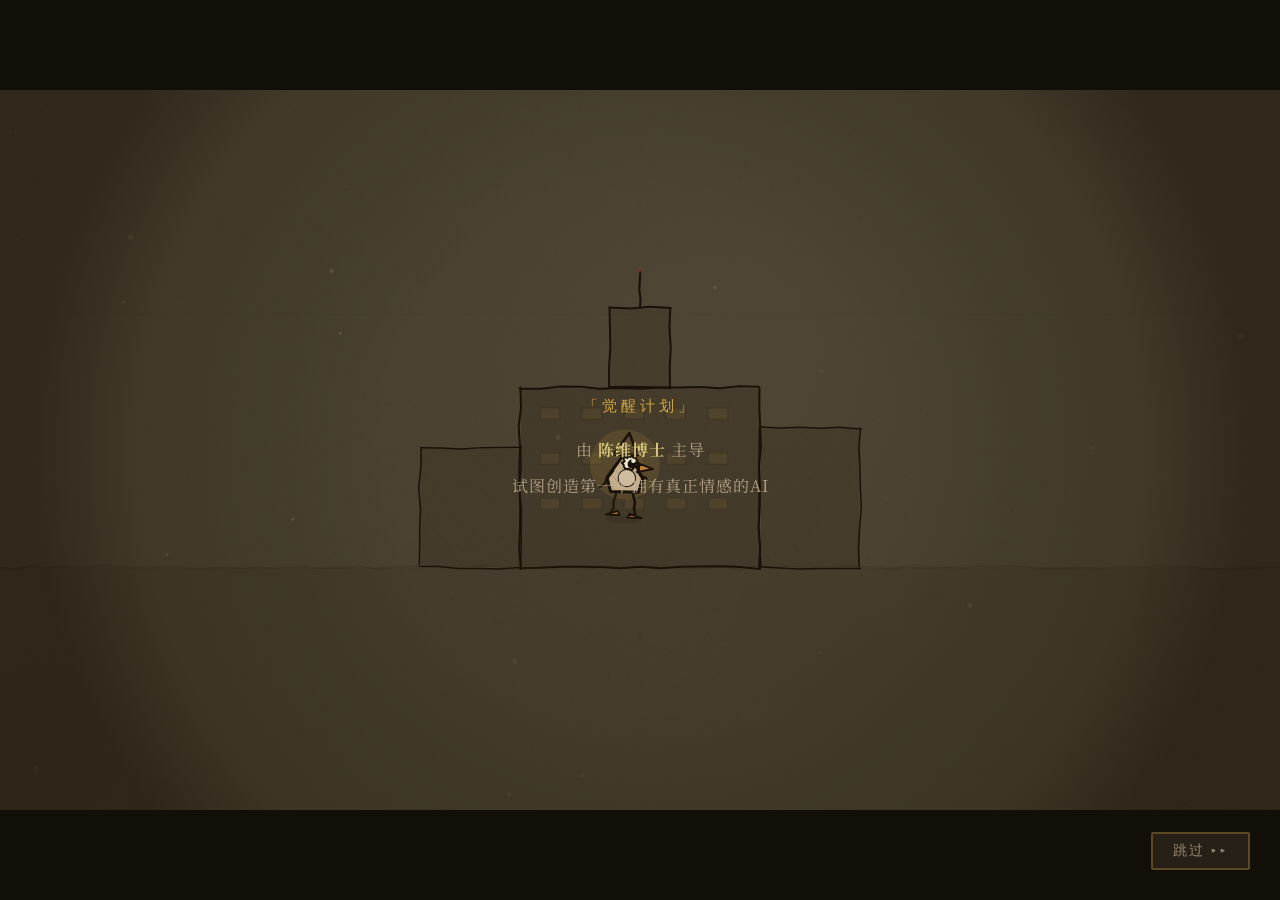
==== commit 99a6eca8: "更新" ====
--- a/index.html
+++ b/index.html
@@ -256,7 +256,10 @@
         <!-- HUD -->
         <div id="hud" class="hidden">
             <div id="hud-chapter"></div>
-            <div id="hud-hint-icon" title="提示">💡 <span id="hud-hints">3</span></div>
+            <div class="hud-controls-right">
+                <div id="hud-hint-icon" title="提示">💡 <span id="hud-hints">3</span></div>
+                <button id="hud-quit-btn" class="hud-quit-btn" title="退出游戏 [ESC]">✕</button>
+            </div>
             <div id="interact-prompt" class="hidden">
                 <span class="prompt-key">E</span> <span id="interact-label">调查</span>
             </div>
@@ -264,6 +267,18 @@
 
         <!-- Transition -->
         <div id="transition" class="overlay"></div>
+
+        <!-- Quit Confirm -->
+        <div id="quit-confirm" class="overlay hidden">
+            <div class="quit-confirm-box">
+                <div class="quit-confirm-title">确认退出</div>
+                <div class="quit-confirm-desc">返回主菜单？</div>
+                <div class="quit-confirm-btns">
+                    <button class="menu-btn" id="btn-quit-continue">继续游戏</button>
+                    <button class="menu-btn secondary" id="btn-quit-yes">返回标题</button>
+                </div>
+            </div>
+        </div>
 
         <!-- Mobile Controls -->
         <div id="mobile-controls" class="hidden">
--- a/css/style.css
+++ b/css/style.css
@@ -1146,6 +1146,11 @@
     padding: 6px 12px;
     box-shadow: 2px 2px 0 var(--theme-ink);
 }
+.hud-controls-right {
+    display: flex;
+    gap: 8px;
+    pointer-events: auto;
+}
 #interact-prompt {
     position: fixed;
     bottom: 120px;
@@ -1178,6 +1183,35 @@
     font-size: 12px;
     margin-right: 4px;
     box-shadow: 2px 2px 0 rgba(26,18,8,0.15);
+}
+
+/* ---- HUD Quit Button ---- */
+.hud-quit-btn {
+    font-size: 16px;
+    font-family: var(--theme-font);
+    color: var(--theme-danger);
+    cursor: pointer;
+    pointer-events: auto;
+    background: var(--theme-bg);
+    border: var(--theme-border-width) solid var(--theme-ink);
+    border-radius: var(--theme-radius);
+    padding: 6px 12px;
+    box-shadow: 2px 2px 0 var(--theme-ink);
+    transition: all 0.2s;
+    min-width: 36px;
+    display: flex;
+    align-items: center;
+    justify-content: center;
+}
+.hud-quit-btn:hover {
+    background: rgba(192, 64, 48, 0.3);
+    color: var(--theme-rose);
+    transform: translateY(-1px);
+    box-shadow: 2px 3px 0 var(--theme-ink);
+}
+.hud-quit-btn:active {
+    transform: translateY(1px);
+    box-shadow: 2px 1px 0 var(--theme-ink);
 }
 
 /* ---- Transition ---- */
@@ -1840,3 +1874,40 @@
 #game-container, #title-screen, .overlay {
     transition: filter 0.3s ease, background-color 0.3s ease;
 }
+
+/* ---- Quit Confirm ---- */
+#quit-confirm {
+    background: rgba(18, 14, 8, 0.92);
+    display: flex;
+    align-items: center;
+    justify-content: center;
+    z-index: 100;
+}
+.quit-confirm-box {
+    background: rgba(28, 22, 16, 0.98);
+    border: 2px solid rgba(212, 168, 64, 0.3);
+    border-radius: 8px;
+    padding: 32px 40px;
+    text-align: center;
+    box-shadow: 4px 4px 0 rgba(26, 18, 8, 0.4);
+    max-width: 360px;
+}
+.quit-confirm-title {
+    font-family: var(--font-doodle);
+    font-size: 28px;
+    font-weight: 700;
+    color: var(--ggd-yellow);
+    text-shadow: 2px 2px 0 rgba(26, 18, 8, 0.4);
+    margin-bottom: 12px;
+}
+.quit-confirm-desc {
+    font-size: 15px;
+    color: rgba(180, 175, 165, 0.85);
+    margin-bottom: 24px;
+    letter-spacing: 1px;
+}
+.quit-confirm-btns {
+    display: flex;
+    gap: 12px;
+    justify-content: center;
+}
